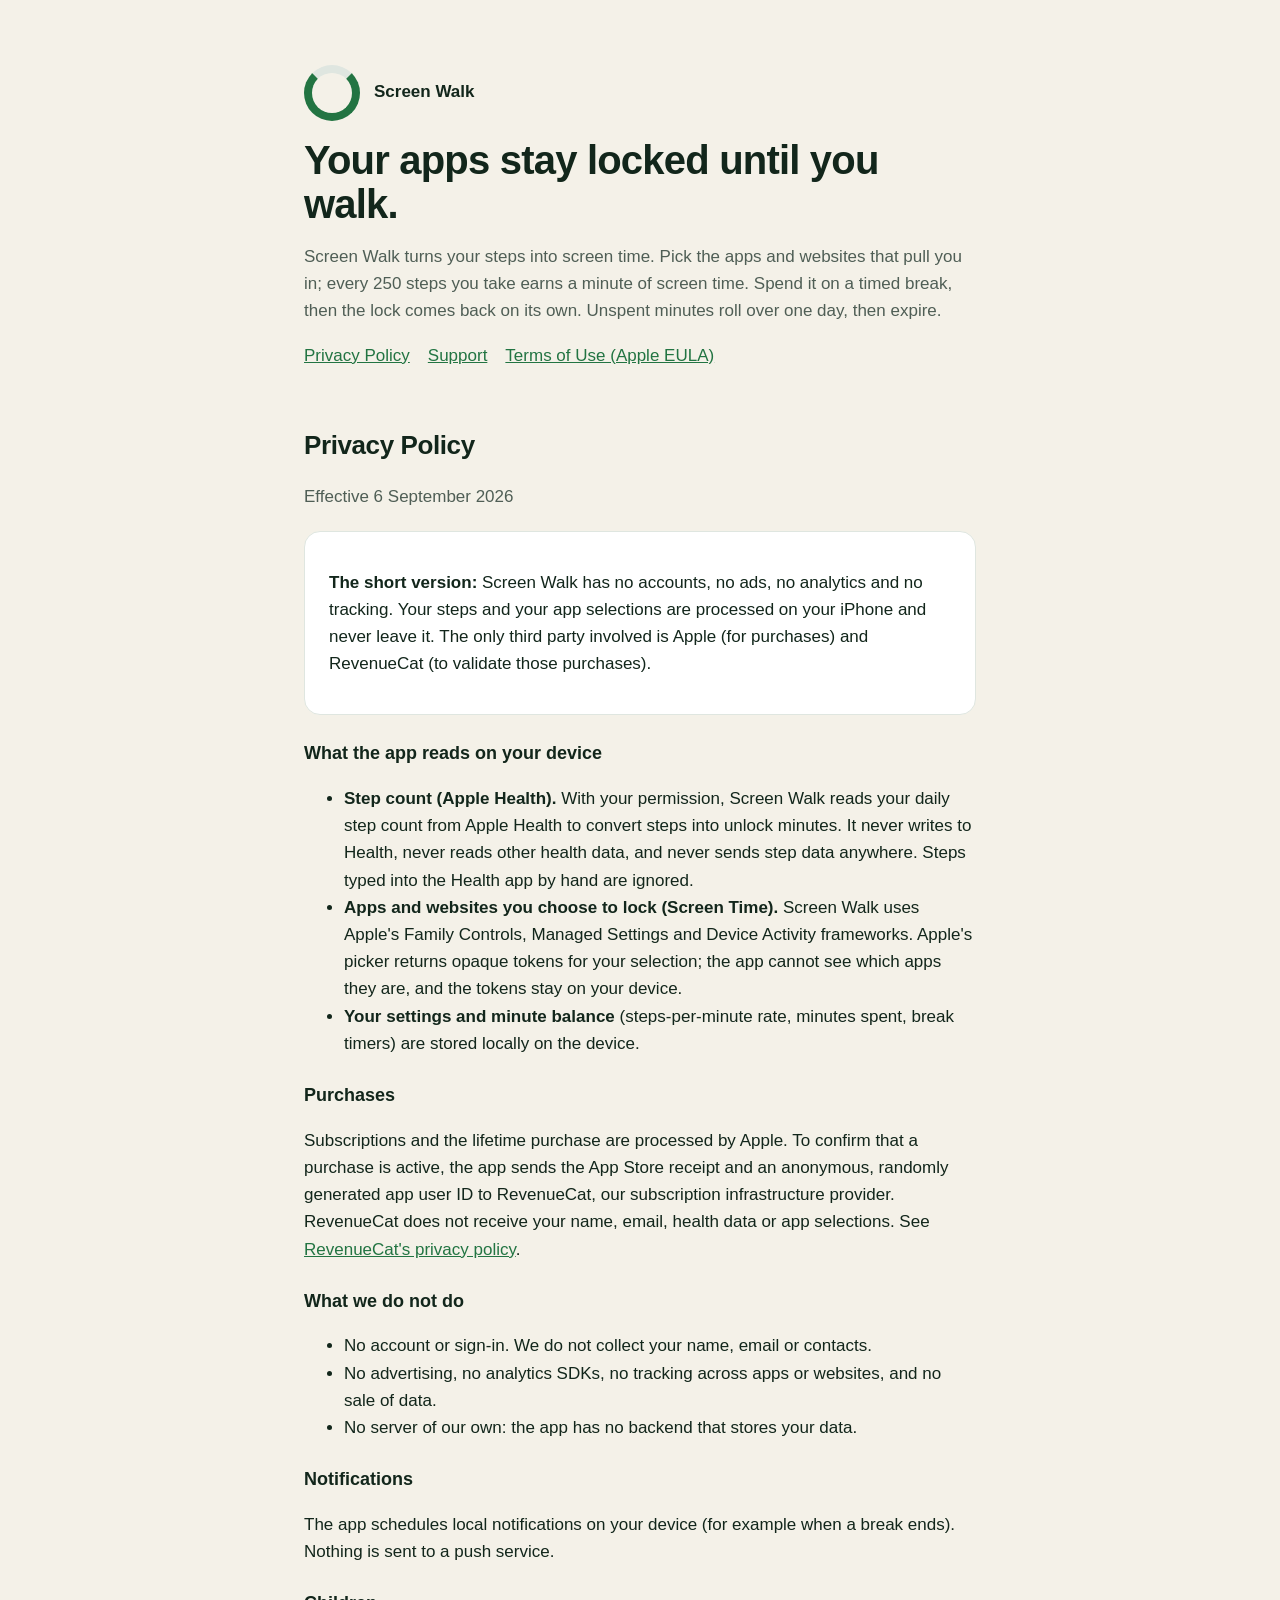
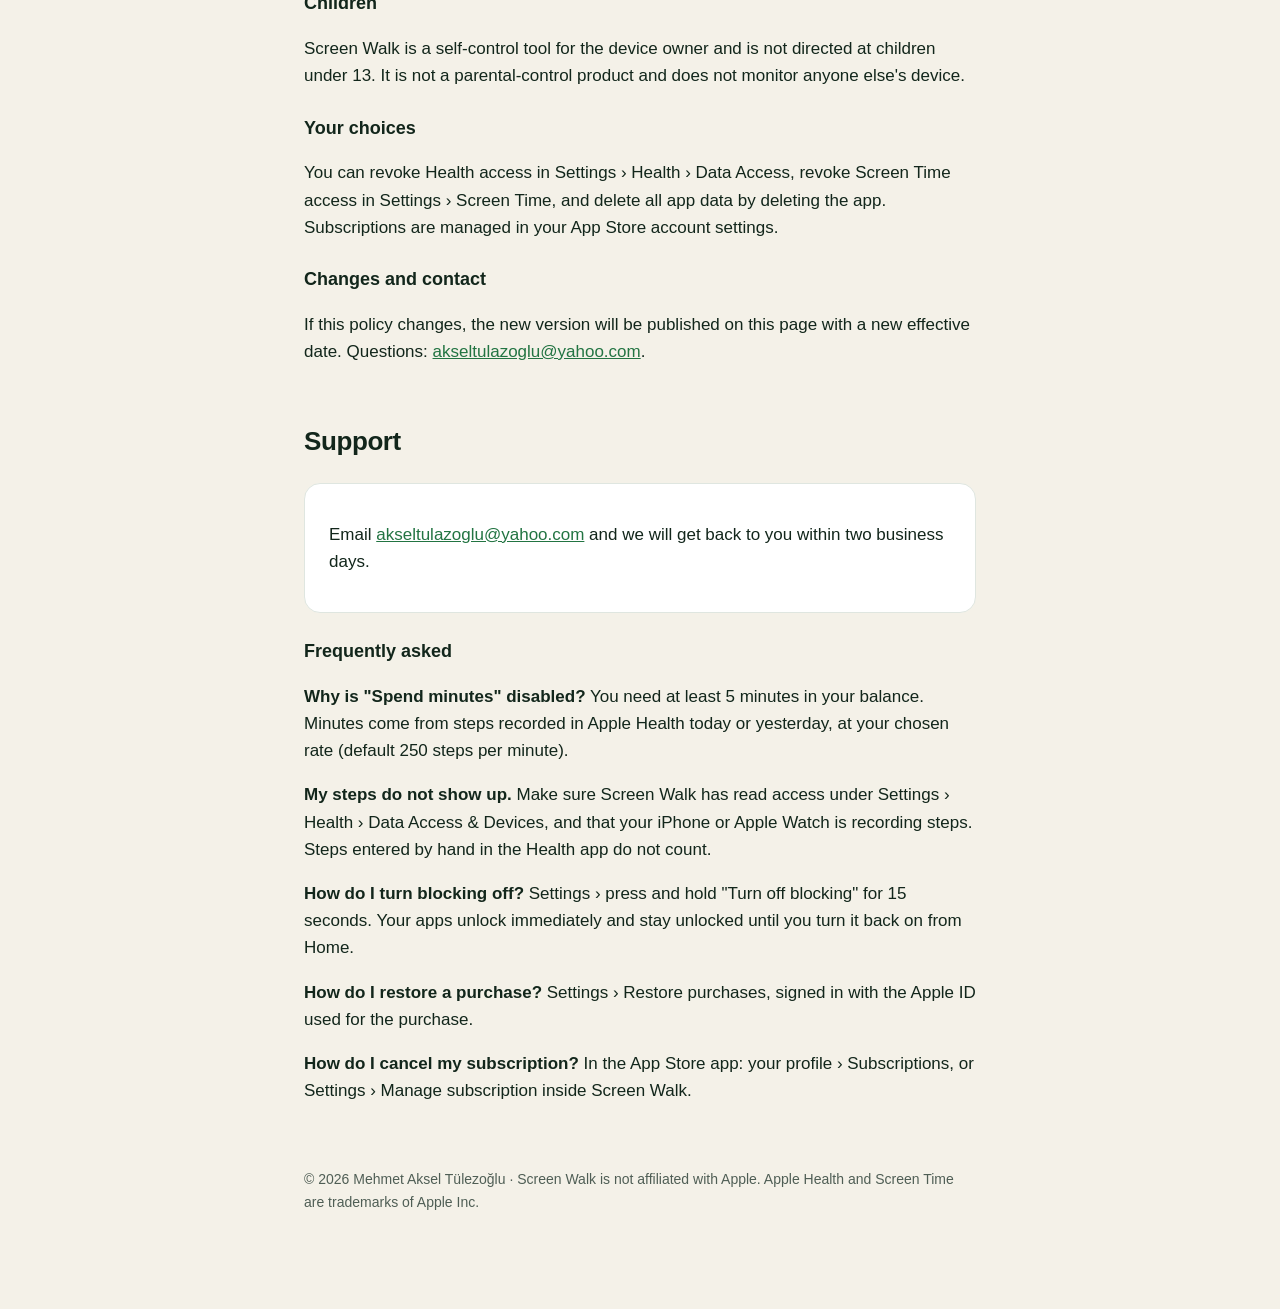
==== index.html @ e0429236 "Screen Walk site: privacy policy and support" ====
<!doctype html>
<html lang="en">
<head>
<meta charset="utf-8">
<meta name="viewport" content="width=device-width, initial-scale=1">
<title>Screen Walk — Walk to unlock your apps</title>
<meta name="description" content="Screen Walk locks your distracting apps and lets you earn screen time by walking. Privacy policy and support.">
<style>
  :root { color-scheme: light dark; --bg:#f4f1e8; --fg:#12261b; --muted:#4f5e55; --accent:#227442; --card:#ffffff; --border:#dfe6e0; }
  @media (prefers-color-scheme: dark) { :root { --bg:#0b1a12; --fg:#eef4ef; --muted:#a8b5ac; --accent:#5fd98a; --card:#12261b; --border:#1f3a2b; } }
  * { box-sizing: border-box; }
  body { margin:0; background:var(--bg); color:var(--fg); font: 17px/1.6 -apple-system, BlinkMacSystemFont, "Segoe UI", Roboto, Helvetica, Arial, sans-serif; }
  main { max-width: 720px; margin: 0 auto; padding: 48px 24px 96px; }
  h1 { font-size: 40px; line-height: 1.1; letter-spacing: -0.8px; margin: 0 0 8px; }
  h2 { font-size: 26px; letter-spacing: -0.4px; margin: 56px 0 12px; }
  h3 { font-size: 18px; margin: 24px 0 6px; }
  p, li { color: var(--fg); }
  .muted { color: var(--muted); }
  .card { background: var(--card); border: 1px solid var(--border); border-radius: 16px; padding: 20px 24px; margin: 20px 0; }
  a { color: var(--accent); }
  nav a { margin-right: 18px; }
  .ring { display:inline-block; width:56px; height:56px; border-radius:50%; border:8px solid var(--accent); border-top-color: var(--border); vertical-align: middle; margin-right: 14px; }
  footer { margin-top: 64px; font-size: 14px; color: var(--muted); }
</style>
</head>
<body>
<main>
  <p><span class="ring"></span><strong>Screen Walk</strong></p>
  <h1>Your apps stay locked until you walk.</h1>
  <p class="muted">Screen Walk turns your steps into screen time. Pick the apps and websites that pull you in; every 250 steps you take earns a minute of screen time. Spend it on a timed break, then the lock comes back on its own. Unspent minutes roll over one day, then expire.</p>
  <nav><a href="#privacy">Privacy Policy</a><a href="#support">Support</a><a href="https://www.apple.com/legal/internet-services/itunes/dev/stdeula/">Terms of Use (Apple EULA)</a></nav>

  <h2 id="privacy">Privacy Policy</h2>
  <p class="muted">Effective 6 September 2026</p>
  <div class="card">
    <p><strong>The short version:</strong> Screen Walk has no accounts, no ads, no analytics and no tracking. Your steps and your app selections are processed on your iPhone and never leave it. The only third party involved is Apple (for purchases) and RevenueCat (to validate those purchases).</p>
  </div>
  <h3>What the app reads on your device</h3>
  <ul>
    <li><strong>Step count (Apple Health).</strong> With your permission, Screen Walk reads your daily step count from Apple Health to convert steps into unlock minutes. It never writes to Health, never reads other health data, and never sends step data anywhere. Steps typed into the Health app by hand are ignored.</li>
    <li><strong>Apps and websites you choose to lock (Screen Time).</strong> Screen Walk uses Apple's Family Controls, Managed Settings and Device Activity frameworks. Apple's picker returns opaque tokens for your selection; the app cannot see which apps they are, and the tokens stay on your device.</li>
    <li><strong>Your settings and minute balance</strong> (steps-per-minute rate, minutes spent, break timers) are stored locally on the device.</li>
  </ul>
  <h3>Purchases</h3>
  <p>Subscriptions and the lifetime purchase are processed by Apple. To confirm that a purchase is active, the app sends the App Store receipt and an anonymous, randomly generated app user ID to RevenueCat, our subscription infrastructure provider. RevenueCat does not receive your name, email, health data or app selections. See <a href="https://www.revenuecat.com/privacy">RevenueCat's privacy policy</a>.</p>
  <h3>What we do not do</h3>
  <ul>
    <li>No account or sign-in. We do not collect your name, email or contacts.</li>
    <li>No advertising, no analytics SDKs, no tracking across apps or websites, and no sale of data.</li>
    <li>No server of our own: the app has no backend that stores your data.</li>
  </ul>
  <h3>Notifications</h3>
  <p>The app schedules local notifications on your device (for example when a break ends). Nothing is sent to a push service.</p>
  <h3>Children</h3>
  <p>Screen Walk is a self-control tool for the device owner and is not directed at children under 13. It is not a parental-control product and does not monitor anyone else's device.</p>
  <h3>Your choices</h3>
  <p>You can revoke Health access in Settings › Health › Data Access, revoke Screen Time access in Settings › Screen Time, and delete all app data by deleting the app. Subscriptions are managed in your App Store account settings.</p>
  <h3>Changes and contact</h3>
  <p>If this policy changes, the new version will be published on this page with a new effective date. Questions: <a href="mailto:akseltulazoglu@yahoo.com">akseltulazoglu@yahoo.com</a>.</p>

  <h2 id="support">Support</h2>
  <div class="card">
    <p>Email <a href="mailto:akseltulazoglu@yahoo.com">akseltulazoglu@yahoo.com</a> and we will get back to you within two business days.</p>
  </div>
  <h3>Frequently asked</h3>
  <p><strong>Why is "Spend minutes" disabled?</strong> You need at least 5 minutes in your balance. Minutes come from steps recorded in Apple Health today or yesterday, at your chosen rate (default 250 steps per minute).</p>
  <p><strong>My steps do not show up.</strong> Make sure Screen Walk has read access under Settings › Health › Data Access & Devices, and that your iPhone or Apple Watch is recording steps. Steps entered by hand in the Health app do not count.</p>
  <p><strong>How do I turn blocking off?</strong> Settings › press and hold "Turn off blocking" for 15 seconds. Your apps unlock immediately and stay unlocked until you turn it back on from Home.</p>
  <p><strong>How do I restore a purchase?</strong> Settings › Restore purchases, signed in with the Apple ID used for the purchase.</p>
  <p><strong>How do I cancel my subscription?</strong> In the App Store app: your profile › Subscriptions, or Settings › Manage subscription inside Screen Walk.</p>
  <footer>© 2026 Mehmet Aksel Tülezoğlu · Screen Walk is not affiliated with Apple. Apple Health and Screen Time are trademarks of Apple Inc.</footer>
</main>
</body>
</html>
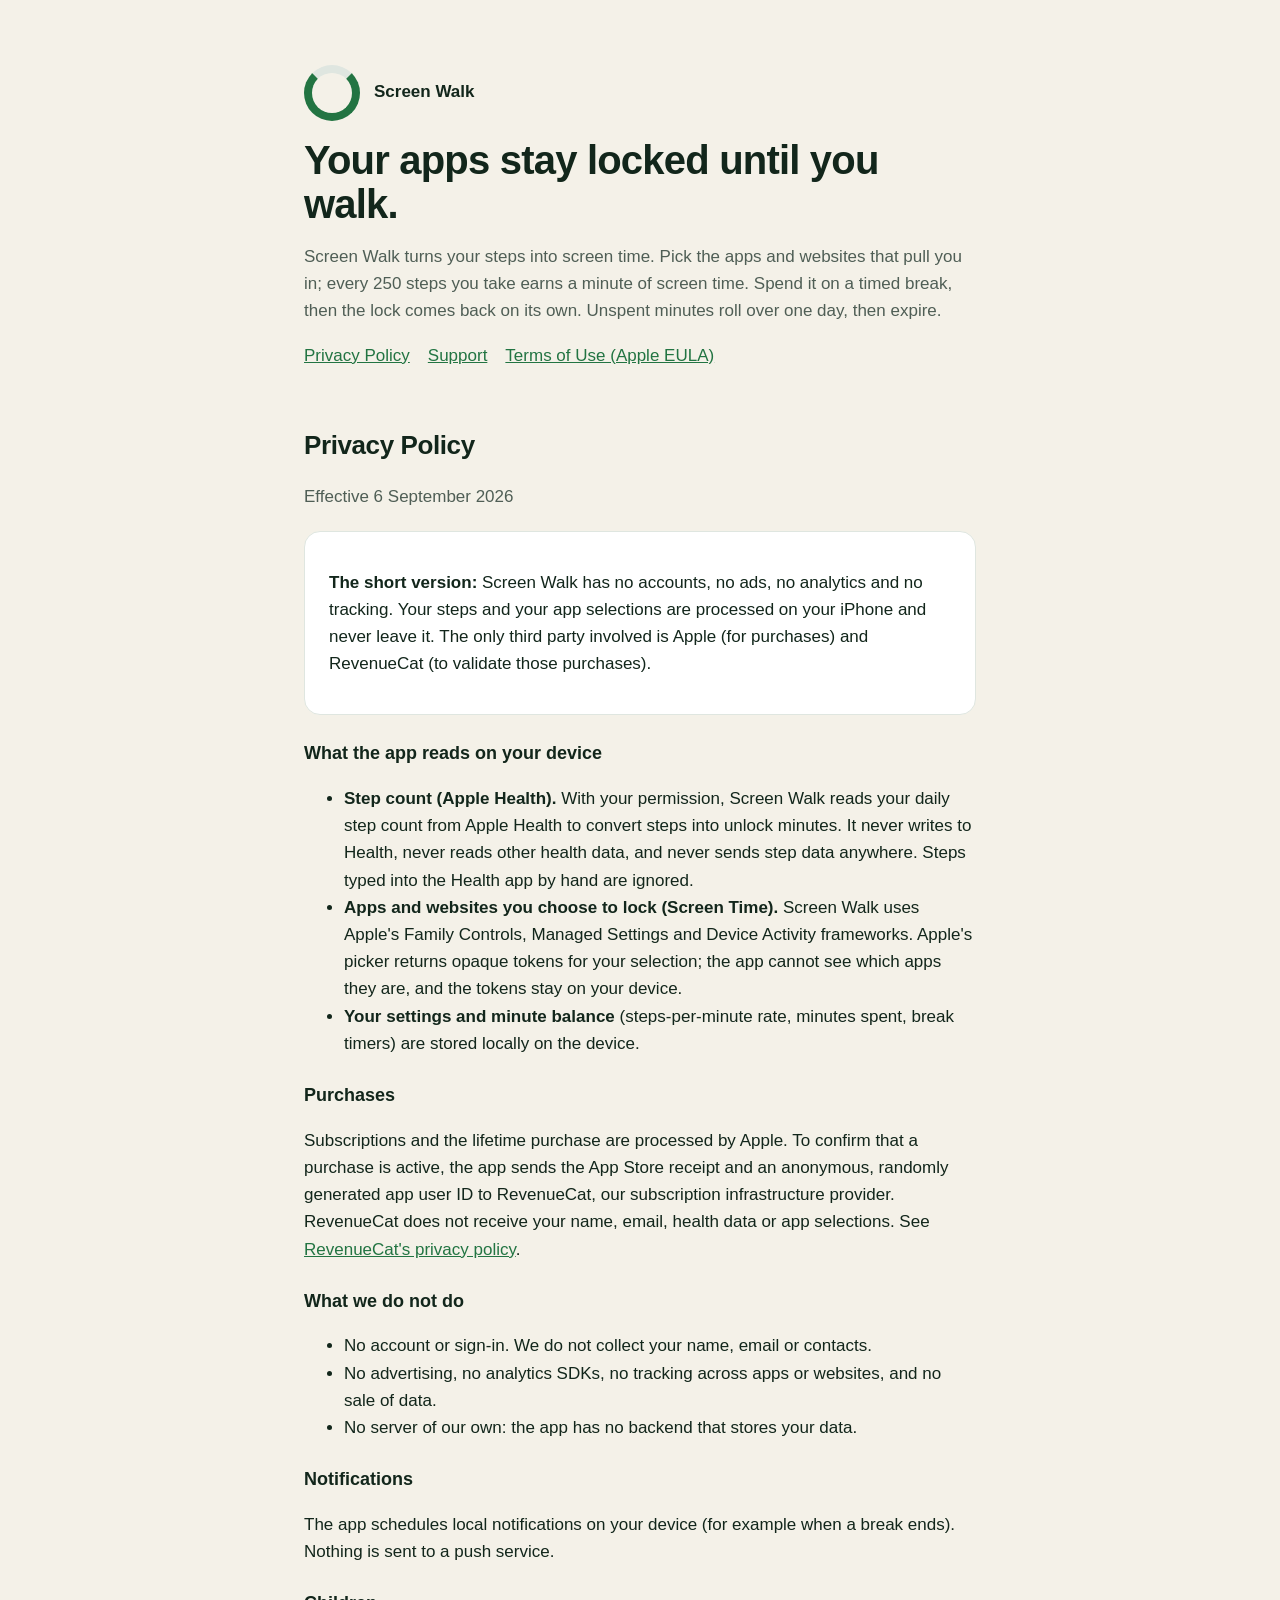
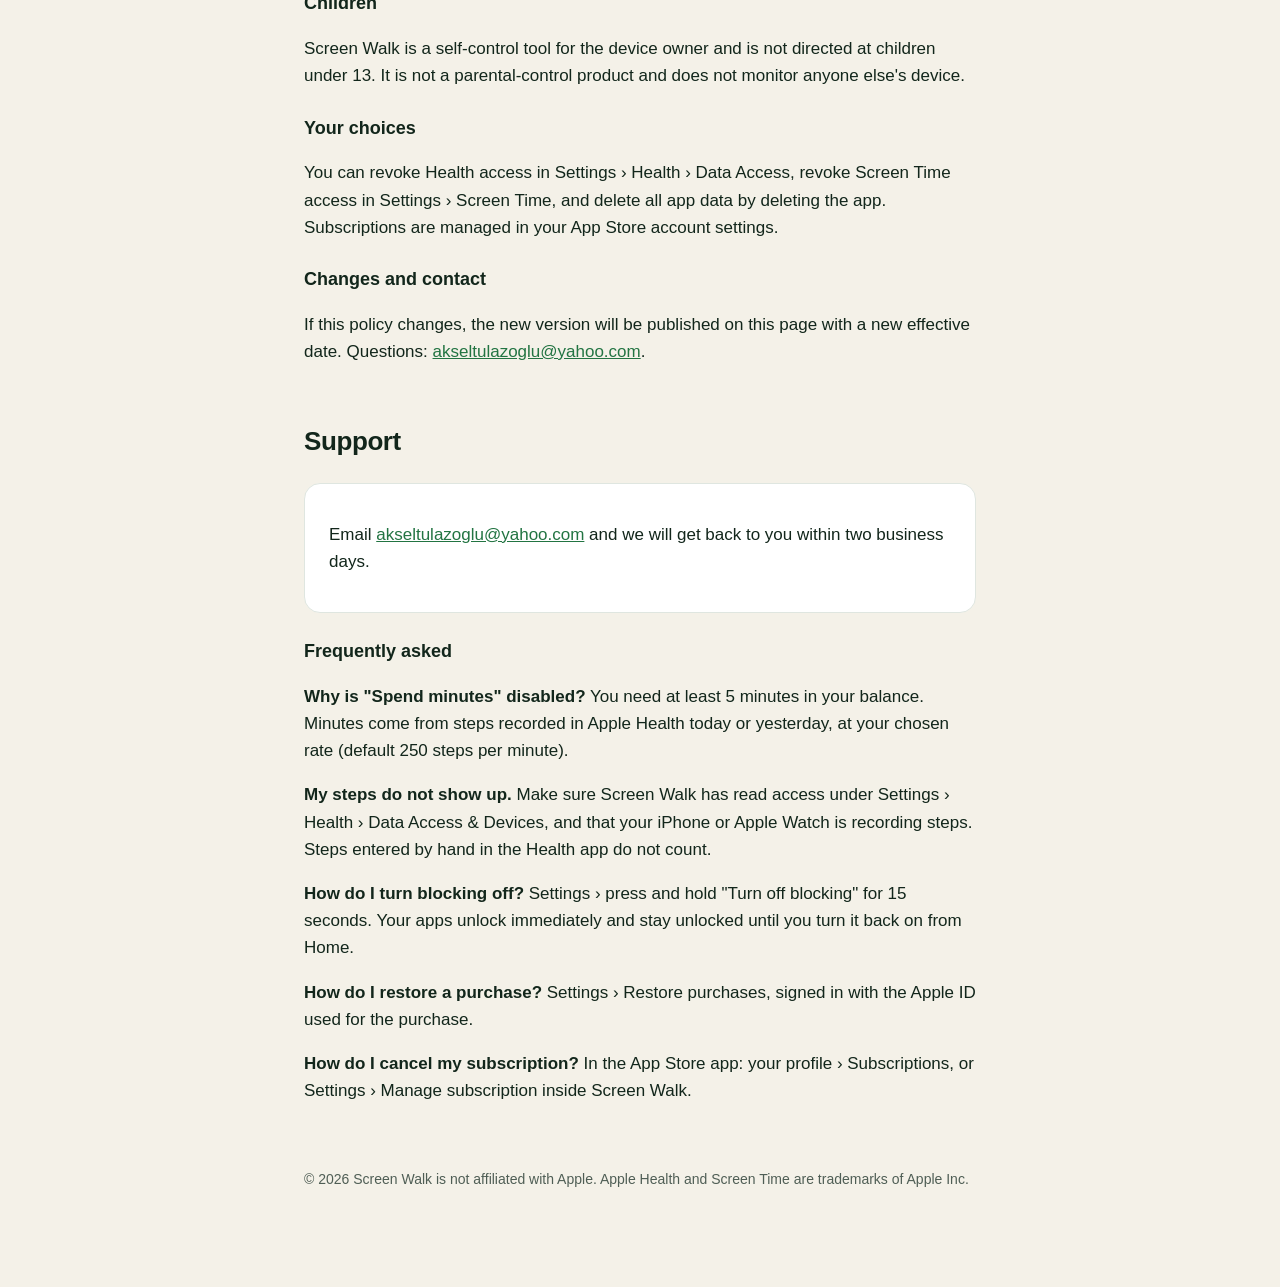
==== commit 3581ff93: "Site under the Screen Walk org" ====
--- a/index.html
+++ b/index.html
@@ -68,7 +68,7 @@
   <p><strong>How do I turn blocking off?</strong> Settings › press and hold "Turn off blocking" for 15 seconds. Your apps unlock immediately and stay unlocked until you turn it back on from Home.</p>
   <p><strong>How do I restore a purchase?</strong> Settings › Restore purchases, signed in with the Apple ID used for the purchase.</p>
   <p><strong>How do I cancel my subscription?</strong> In the App Store app: your profile › Subscriptions, or Settings › Manage subscription inside Screen Walk.</p>
-  <footer>© 2026 Mehmet Aksel Tülezoğlu · Screen Walk is not affiliated with Apple. Apple Health and Screen Time are trademarks of Apple Inc.</footer>
+  <footer>© 2026 Screen Walk is not affiliated with Apple. Apple Health and Screen Time are trademarks of Apple Inc.</footer>
 </main>
 </body>
 </html>
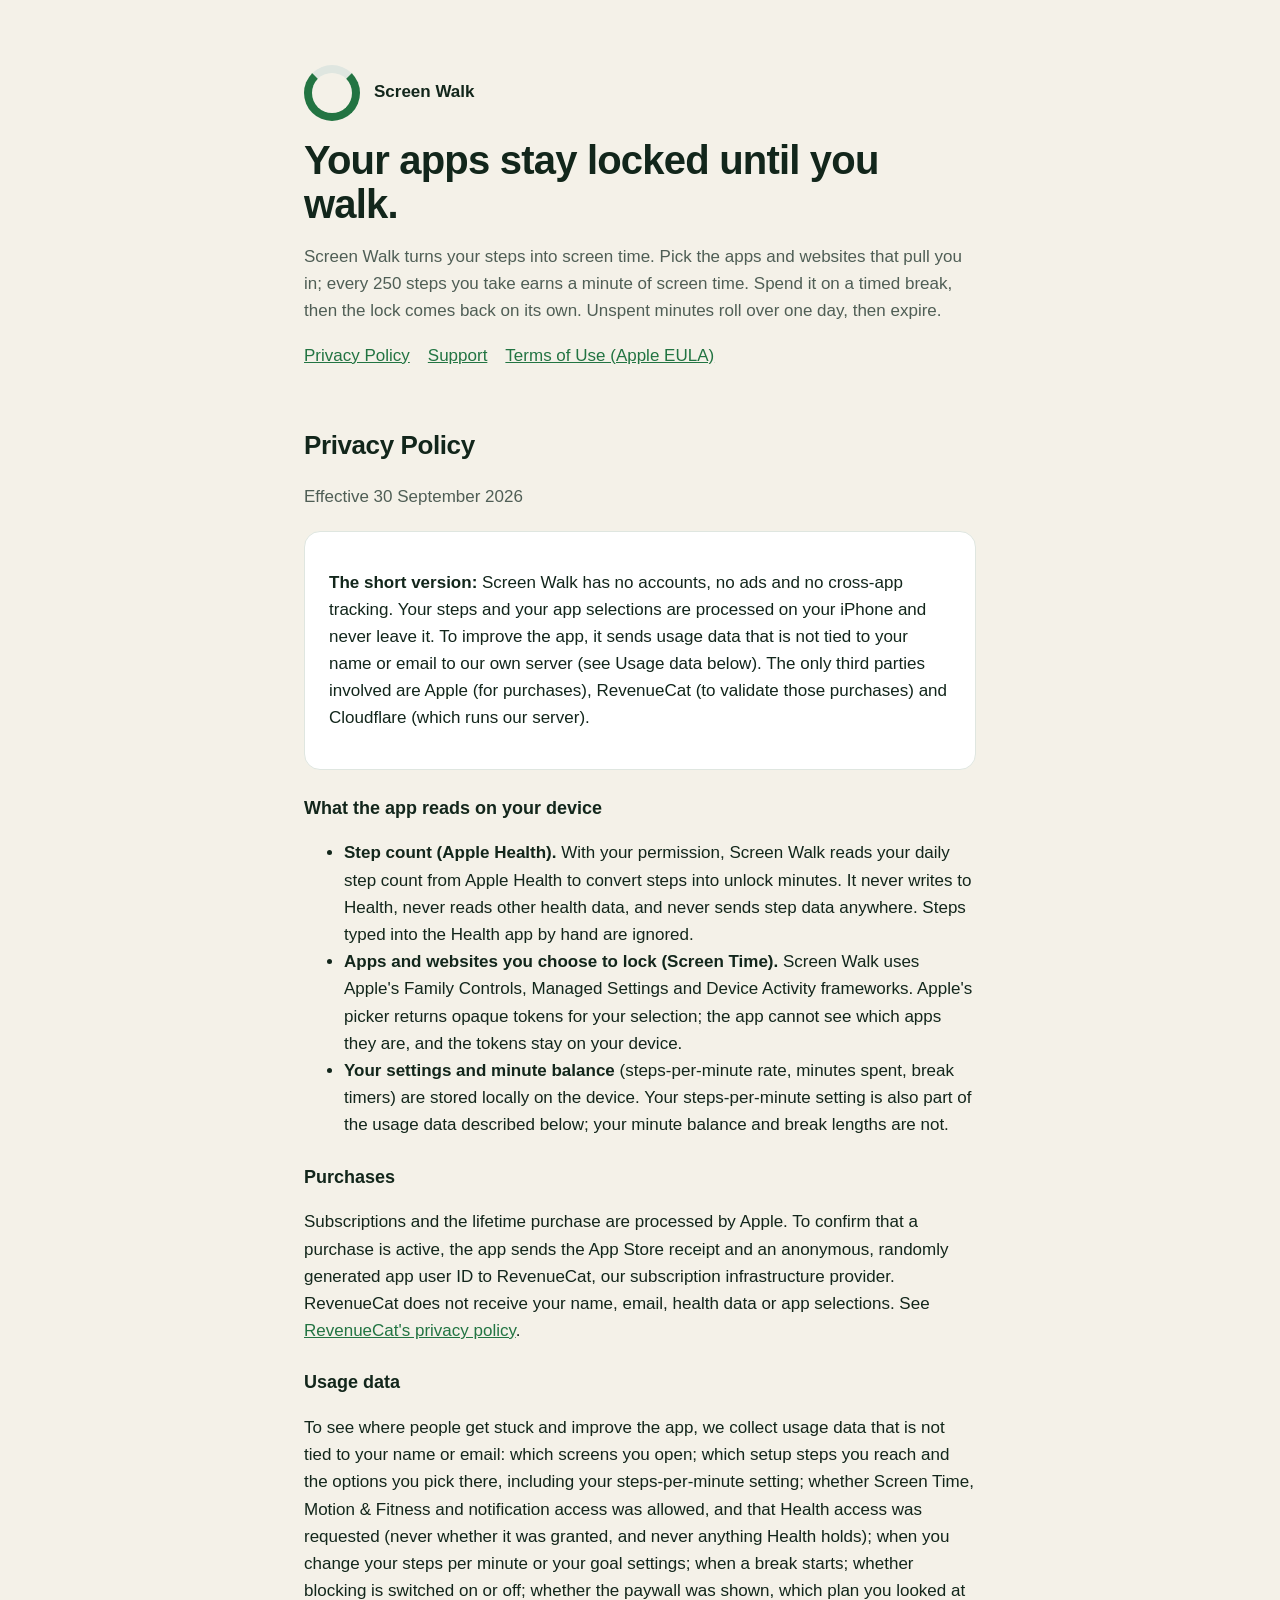
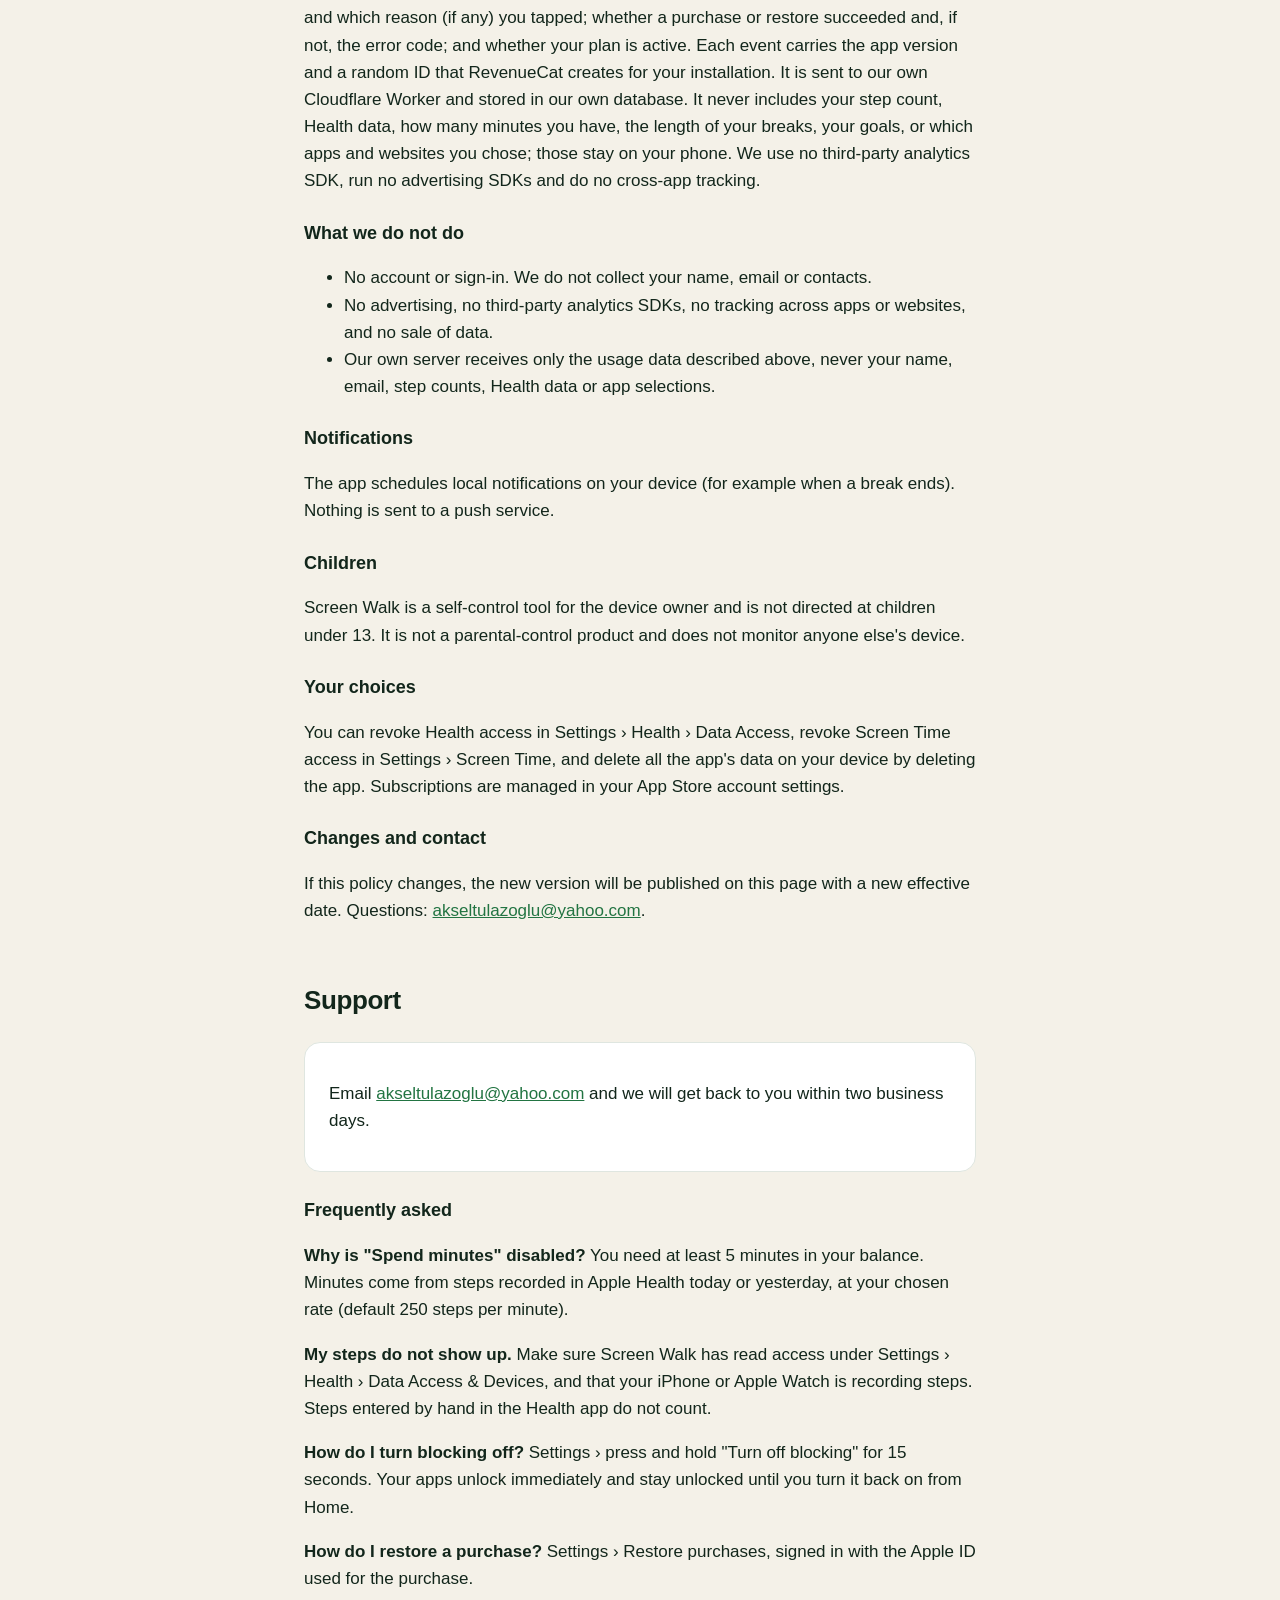
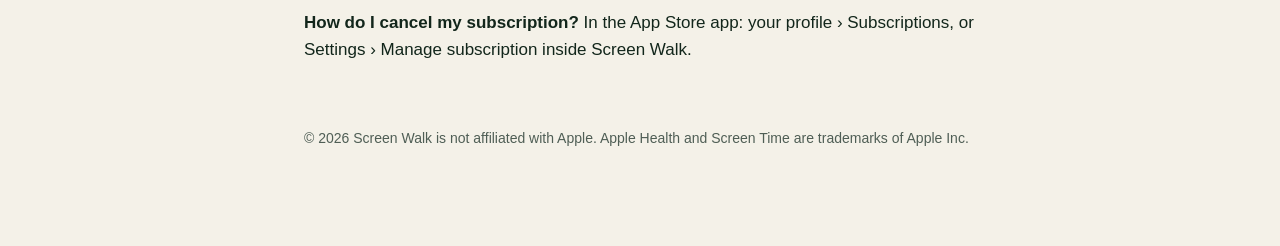
==== commit c5465b79: "Privacy policy: usage data section" ====
--- a/index.html
+++ b/index.html
@@ -31,30 +31,32 @@
   <nav><a href="#privacy">Privacy Policy</a><a href="#support">Support</a><a href="https://www.apple.com/legal/internet-services/itunes/dev/stdeula/">Terms of Use (Apple EULA)</a></nav>
 
   <h2 id="privacy">Privacy Policy</h2>
-  <p class="muted">Effective 6 September 2026</p>
+  <p class="muted">Effective 30 September 2026</p>
   <div class="card">
-    <p><strong>The short version:</strong> Screen Walk has no accounts, no ads, no analytics and no tracking. Your steps and your app selections are processed on your iPhone and never leave it. The only third party involved is Apple (for purchases) and RevenueCat (to validate those purchases).</p>
+    <p><strong>The short version:</strong> Screen Walk has no accounts, no ads and no cross-app tracking. Your steps and your app selections are processed on your iPhone and never leave it. To improve the app, it sends usage data that is not tied to your name or email to our own server (see Usage data below). The only third parties involved are Apple (for purchases), RevenueCat (to validate those purchases) and Cloudflare (which runs our server).</p>
   </div>
   <h3>What the app reads on your device</h3>
   <ul>
     <li><strong>Step count (Apple Health).</strong> With your permission, Screen Walk reads your daily step count from Apple Health to convert steps into unlock minutes. It never writes to Health, never reads other health data, and never sends step data anywhere. Steps typed into the Health app by hand are ignored.</li>
     <li><strong>Apps and websites you choose to lock (Screen Time).</strong> Screen Walk uses Apple's Family Controls, Managed Settings and Device Activity frameworks. Apple's picker returns opaque tokens for your selection; the app cannot see which apps they are, and the tokens stay on your device.</li>
-    <li><strong>Your settings and minute balance</strong> (steps-per-minute rate, minutes spent, break timers) are stored locally on the device.</li>
+    <li><strong>Your settings and minute balance</strong> (steps-per-minute rate, minutes spent, break timers) are stored locally on the device. Your steps-per-minute setting is also part of the usage data described below; your minute balance and break lengths are not.</li>
   </ul>
   <h3>Purchases</h3>
   <p>Subscriptions and the lifetime purchase are processed by Apple. To confirm that a purchase is active, the app sends the App Store receipt and an anonymous, randomly generated app user ID to RevenueCat, our subscription infrastructure provider. RevenueCat does not receive your name, email, health data or app selections. See <a href="https://www.revenuecat.com/privacy">RevenueCat's privacy policy</a>.</p>
+  <h3>Usage data</h3>
+  <p>To see where people get stuck and improve the app, we collect usage data that is not tied to your name or email: which screens you open; which setup steps you reach and the options you pick there, including your steps-per-minute setting; whether Screen Time, Motion &amp; Fitness and notification access was allowed, and that Health access was requested (never whether it was granted, and never anything Health holds); when you change your steps per minute or your goal settings; when a break starts; whether blocking is switched on or off; whether the paywall was shown, which plan you looked at and which reason (if any) you tapped; whether a purchase or restore succeeded and, if not, the error code; and whether your plan is active. Each event carries the app version and a random ID that RevenueCat creates for your installation. It is sent to our own Cloudflare Worker and stored in our own database. It never includes your step count, Health data, how many minutes you have, the length of your breaks, your goals, or which apps and websites you chose; those stay on your phone. We use no third-party analytics SDK, run no advertising SDKs and do no cross-app tracking.</p>
   <h3>What we do not do</h3>
   <ul>
     <li>No account or sign-in. We do not collect your name, email or contacts.</li>
-    <li>No advertising, no analytics SDKs, no tracking across apps or websites, and no sale of data.</li>
-    <li>No server of our own: the app has no backend that stores your data.</li>
+    <li>No advertising, no third-party analytics SDKs, no tracking across apps or websites, and no sale of data.</li>
+    <li>Our own server receives only the usage data described above, never your name, email, step counts, Health data or app selections.</li>
   </ul>
   <h3>Notifications</h3>
   <p>The app schedules local notifications on your device (for example when a break ends). Nothing is sent to a push service.</p>
   <h3>Children</h3>
   <p>Screen Walk is a self-control tool for the device owner and is not directed at children under 13. It is not a parental-control product and does not monitor anyone else's device.</p>
   <h3>Your choices</h3>
-  <p>You can revoke Health access in Settings › Health › Data Access, revoke Screen Time access in Settings › Screen Time, and delete all app data by deleting the app. Subscriptions are managed in your App Store account settings.</p>
+  <p>You can revoke Health access in Settings › Health › Data Access, revoke Screen Time access in Settings › Screen Time, and delete all the app's data on your device by deleting the app. Subscriptions are managed in your App Store account settings.</p>
   <h3>Changes and contact</h3>
   <p>If this policy changes, the new version will be published on this page with a new effective date. Questions: <a href="mailto:akseltulazoglu@yahoo.com">akseltulazoglu@yahoo.com</a>.</p>
 
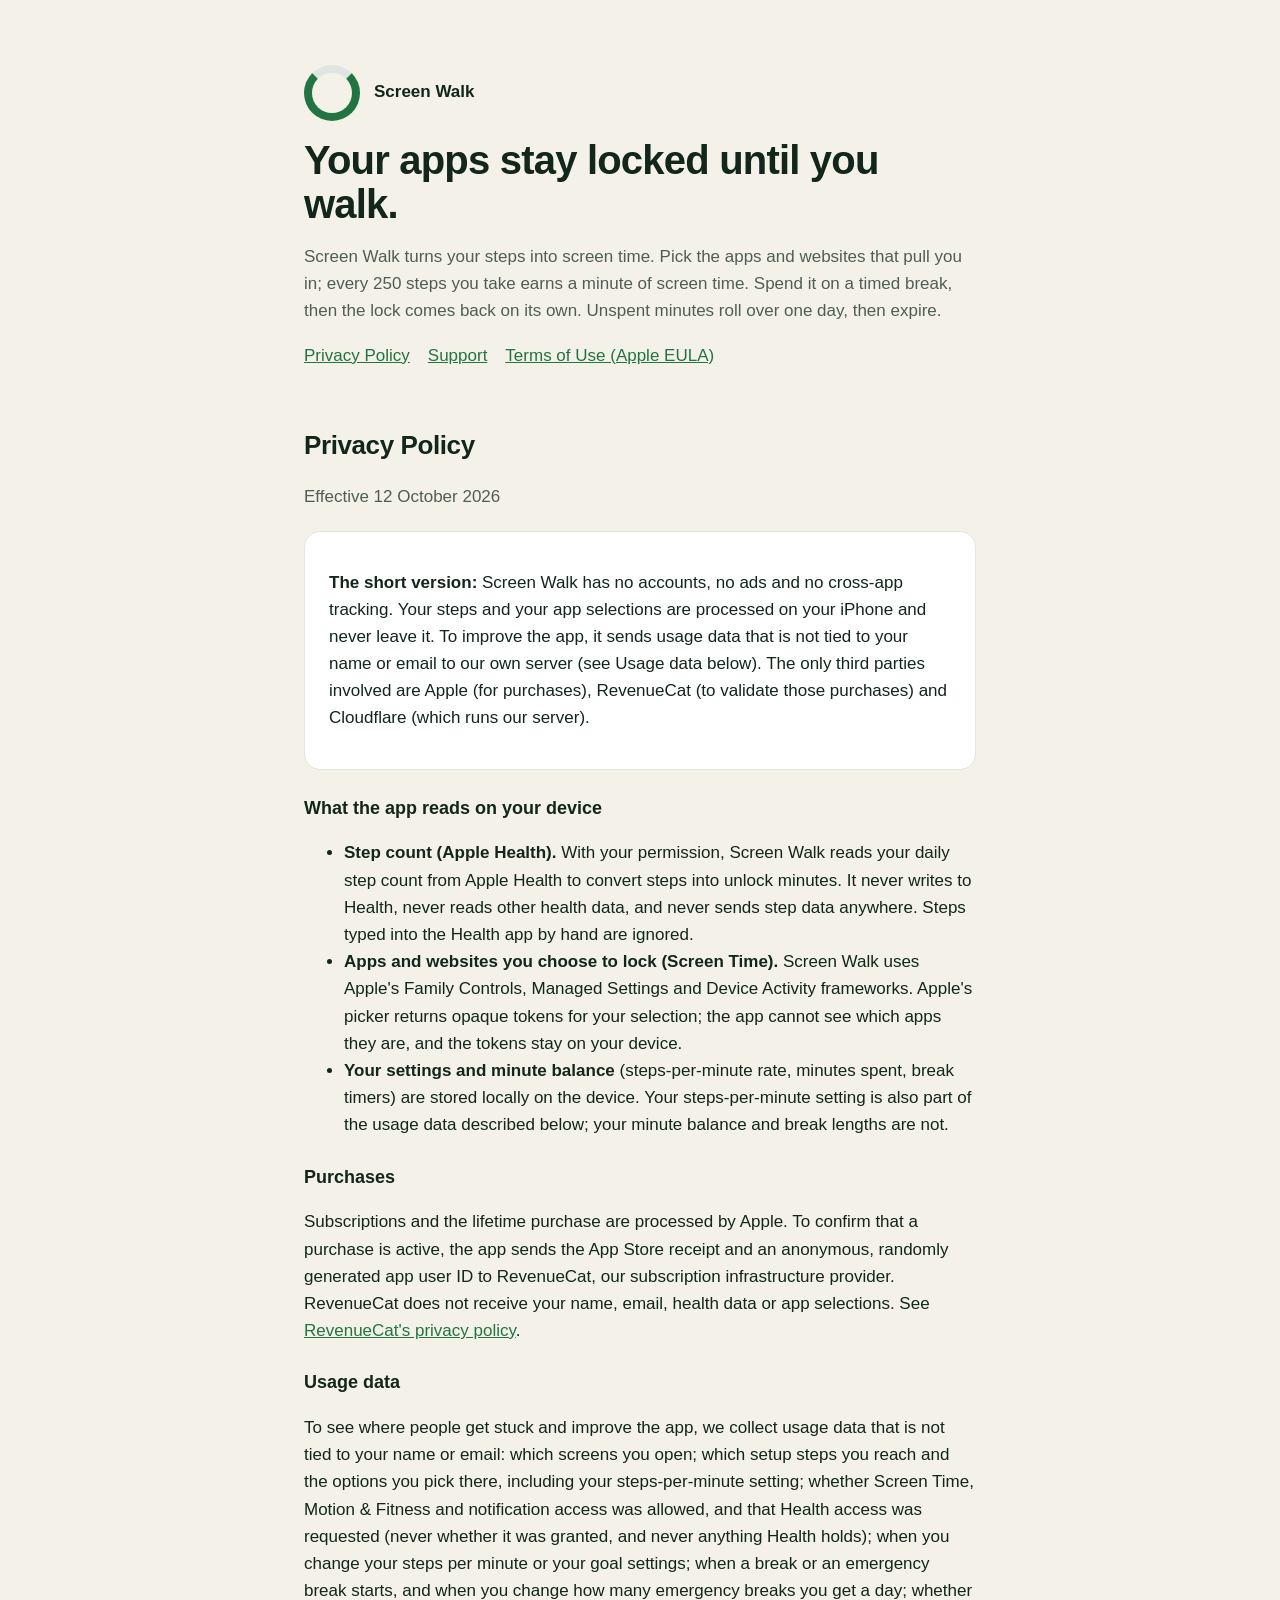
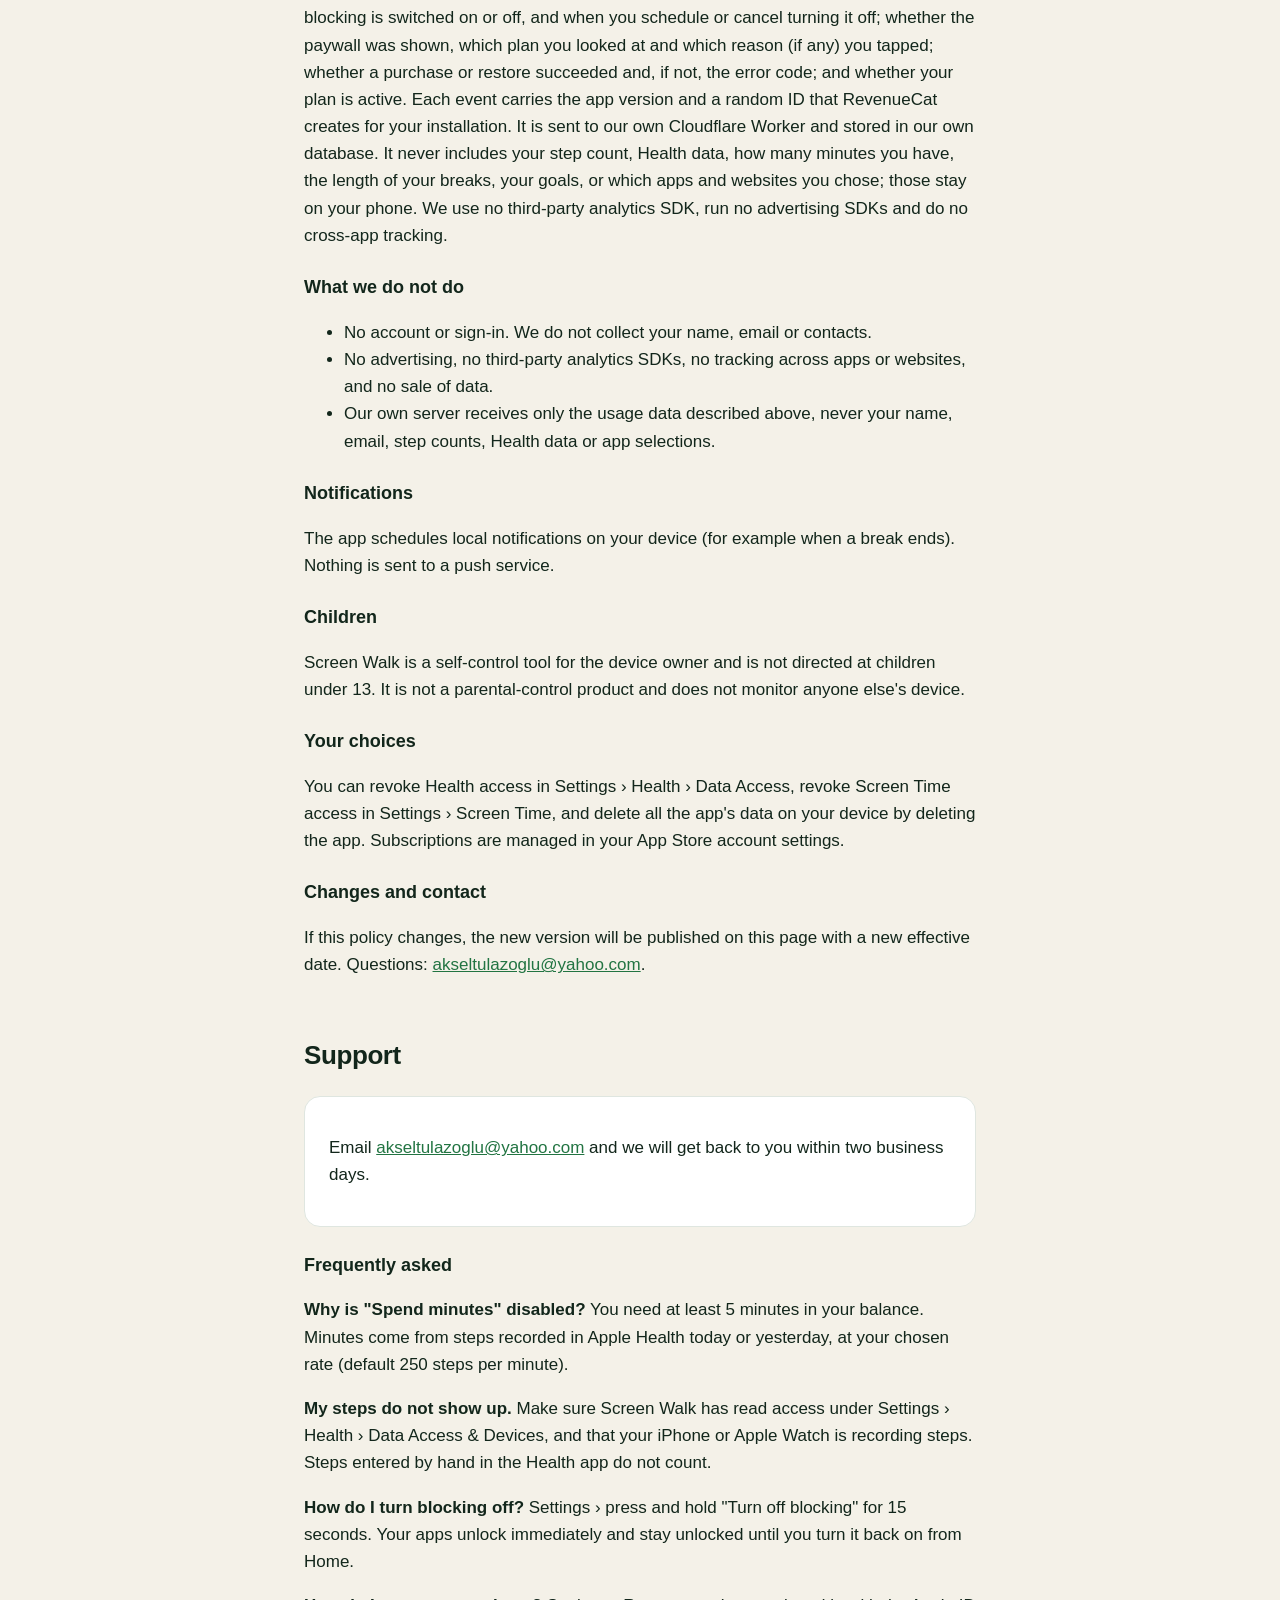
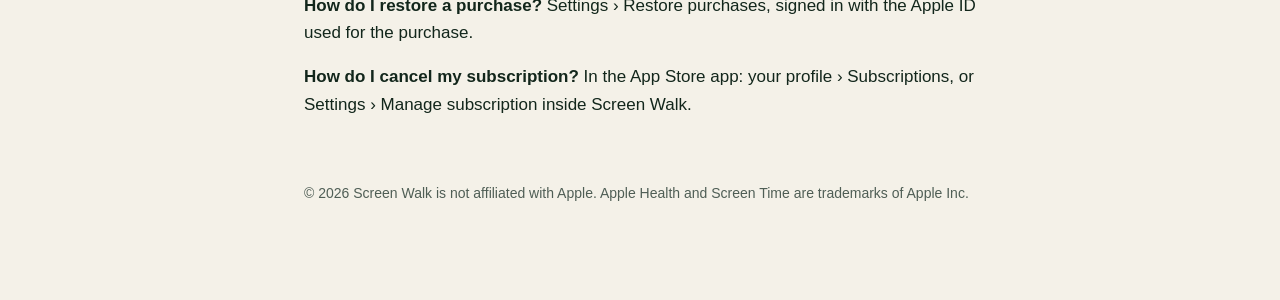
==== commit 4ff842cb: "Privacy: usage data now names emergency breaks and the scheduled turn-off (Screen Walk 1.2.0)" ====
--- a/index.html
+++ b/index.html
@@ -31,7 +31,7 @@
   <nav><a href="#privacy">Privacy Policy</a><a href="#support">Support</a><a href="https://www.apple.com/legal/internet-services/itunes/dev/stdeula/">Terms of Use (Apple EULA)</a></nav>
 
   <h2 id="privacy">Privacy Policy</h2>
-  <p class="muted">Effective 30 September 2026</p>
+  <p class="muted">Effective 12 October 2026</p>
   <div class="card">
     <p><strong>The short version:</strong> Screen Walk has no accounts, no ads and no cross-app tracking. Your steps and your app selections are processed on your iPhone and never leave it. To improve the app, it sends usage data that is not tied to your name or email to our own server (see Usage data below). The only third parties involved are Apple (for purchases), RevenueCat (to validate those purchases) and Cloudflare (which runs our server).</p>
   </div>
@@ -44,7 +44,7 @@
   <h3>Purchases</h3>
   <p>Subscriptions and the lifetime purchase are processed by Apple. To confirm that a purchase is active, the app sends the App Store receipt and an anonymous, randomly generated app user ID to RevenueCat, our subscription infrastructure provider. RevenueCat does not receive your name, email, health data or app selections. See <a href="https://www.revenuecat.com/privacy">RevenueCat's privacy policy</a>.</p>
   <h3>Usage data</h3>
-  <p>To see where people get stuck and improve the app, we collect usage data that is not tied to your name or email: which screens you open; which setup steps you reach and the options you pick there, including your steps-per-minute setting; whether Screen Time, Motion &amp; Fitness and notification access was allowed, and that Health access was requested (never whether it was granted, and never anything Health holds); when you change your steps per minute or your goal settings; when a break starts; whether blocking is switched on or off; whether the paywall was shown, which plan you looked at and which reason (if any) you tapped; whether a purchase or restore succeeded and, if not, the error code; and whether your plan is active. Each event carries the app version and a random ID that RevenueCat creates for your installation. It is sent to our own Cloudflare Worker and stored in our own database. It never includes your step count, Health data, how many minutes you have, the length of your breaks, your goals, or which apps and websites you chose; those stay on your phone. We use no third-party analytics SDK, run no advertising SDKs and do no cross-app tracking.</p>
+  <p>To see where people get stuck and improve the app, we collect usage data that is not tied to your name or email: which screens you open; which setup steps you reach and the options you pick there, including your steps-per-minute setting; whether Screen Time, Motion &amp; Fitness and notification access was allowed, and that Health access was requested (never whether it was granted, and never anything Health holds); when you change your steps per minute or your goal settings; when a break or an emergency break starts, and when you change how many emergency breaks you get a day; whether blocking is switched on or off, and when you schedule or cancel turning it off; whether the paywall was shown, which plan you looked at and which reason (if any) you tapped; whether a purchase or restore succeeded and, if not, the error code; and whether your plan is active. Each event carries the app version and a random ID that RevenueCat creates for your installation. It is sent to our own Cloudflare Worker and stored in our own database. It never includes your step count, Health data, how many minutes you have, the length of your breaks, your goals, or which apps and websites you chose; those stay on your phone. We use no third-party analytics SDK, run no advertising SDKs and do no cross-app tracking.</p>
   <h3>What we do not do</h3>
   <ul>
     <li>No account or sign-in. We do not collect your name, email or contacts.</li>
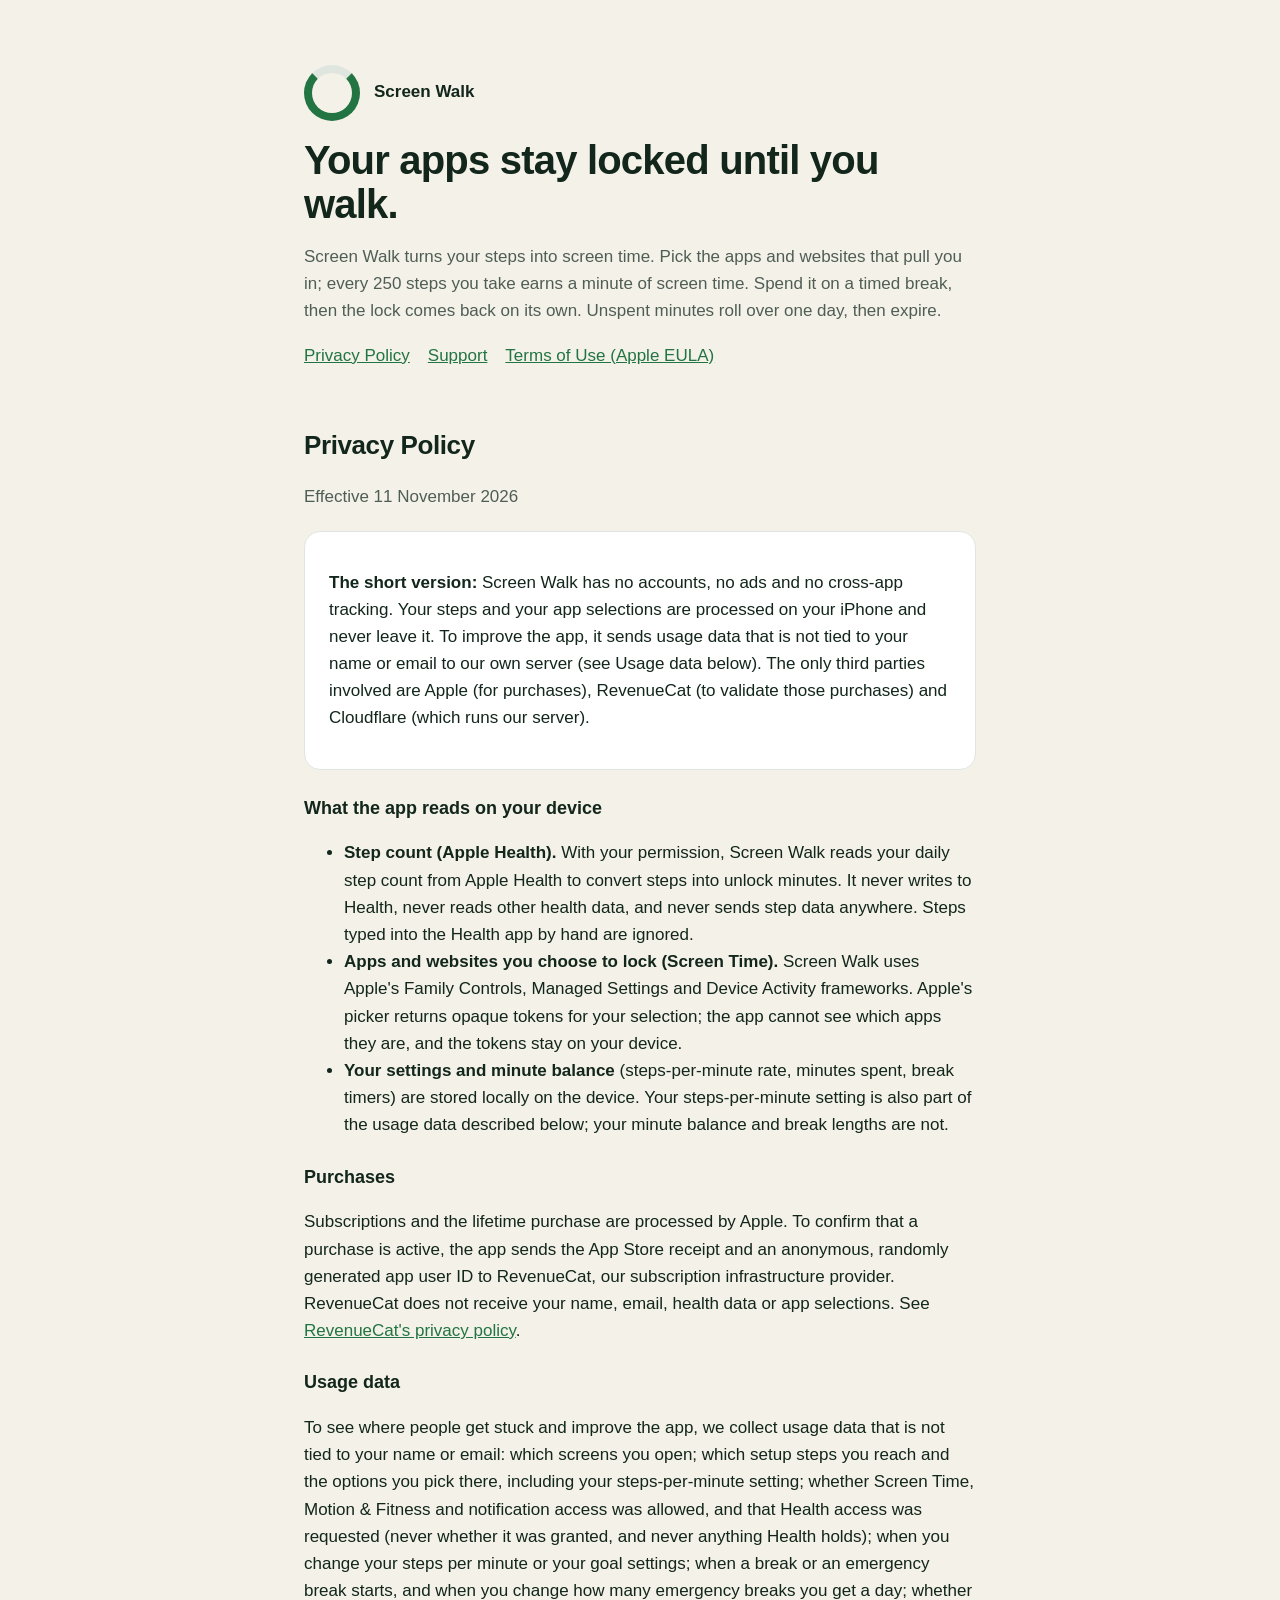
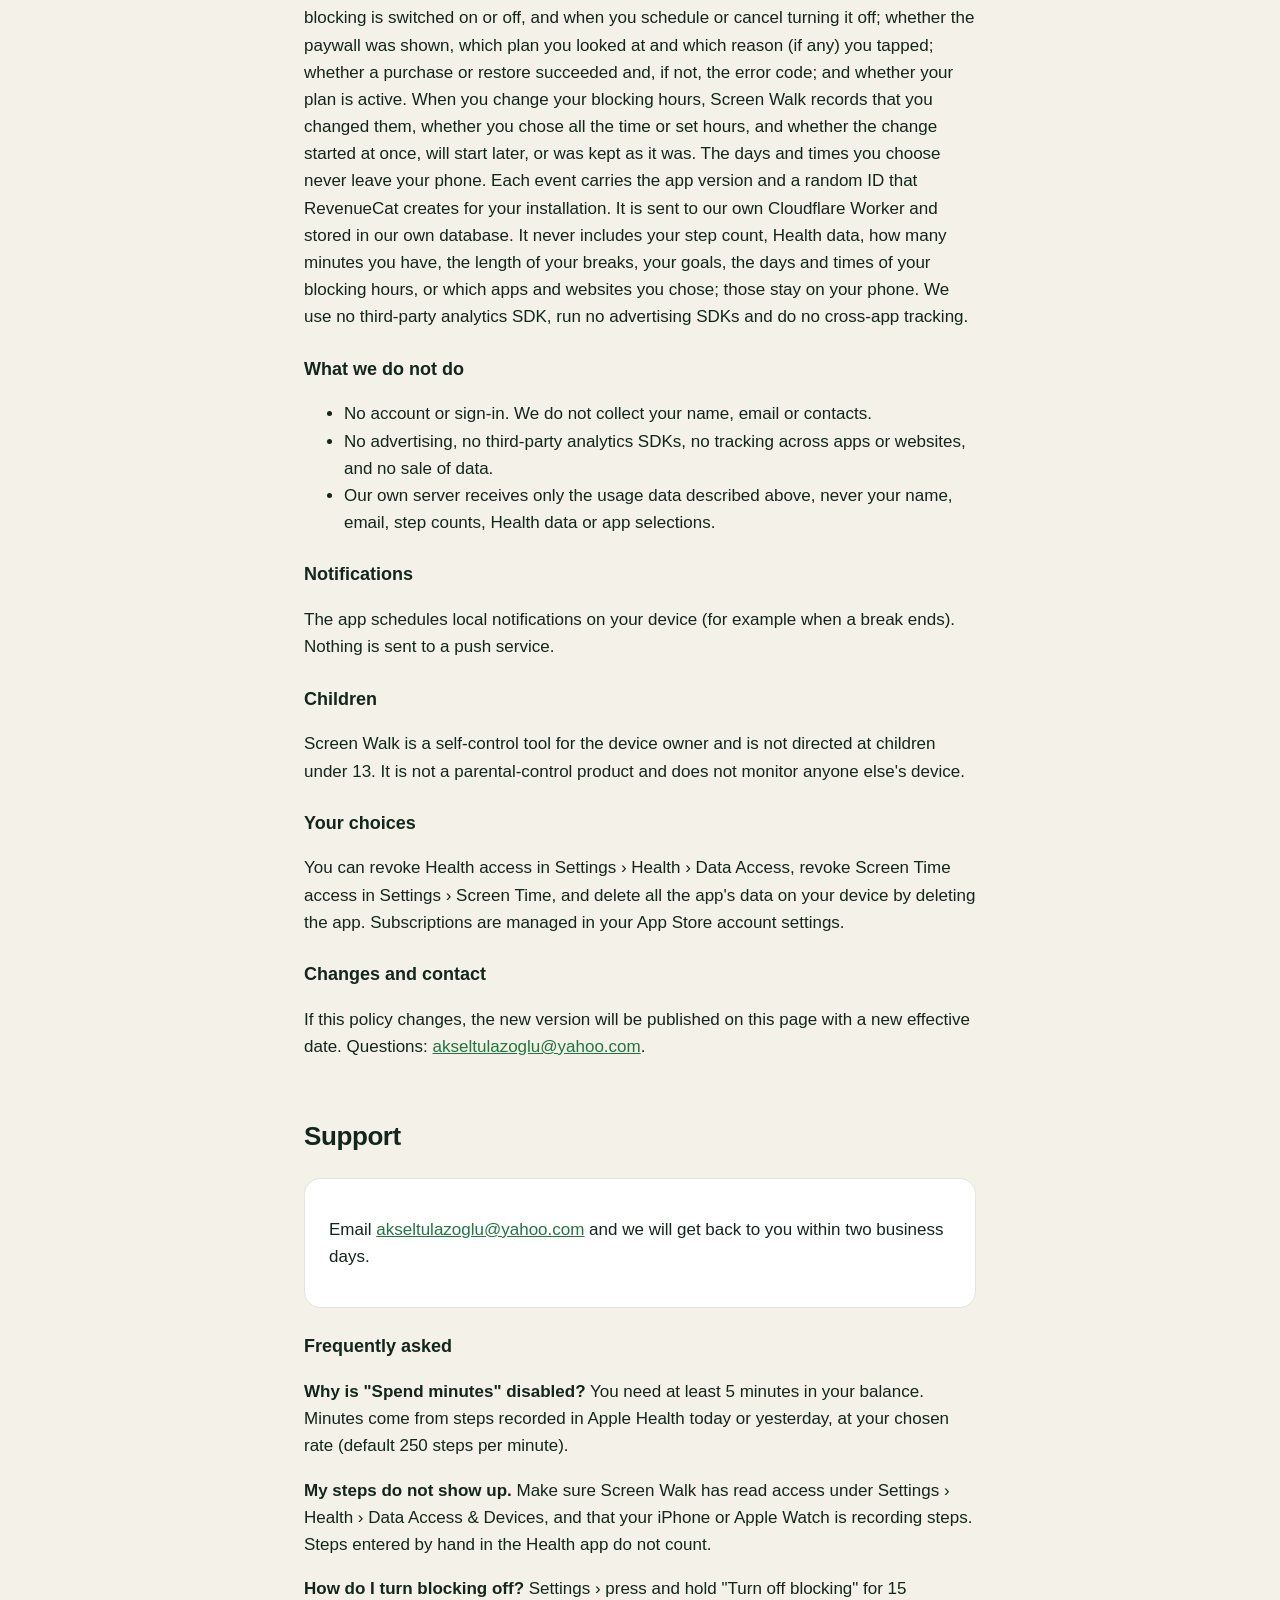
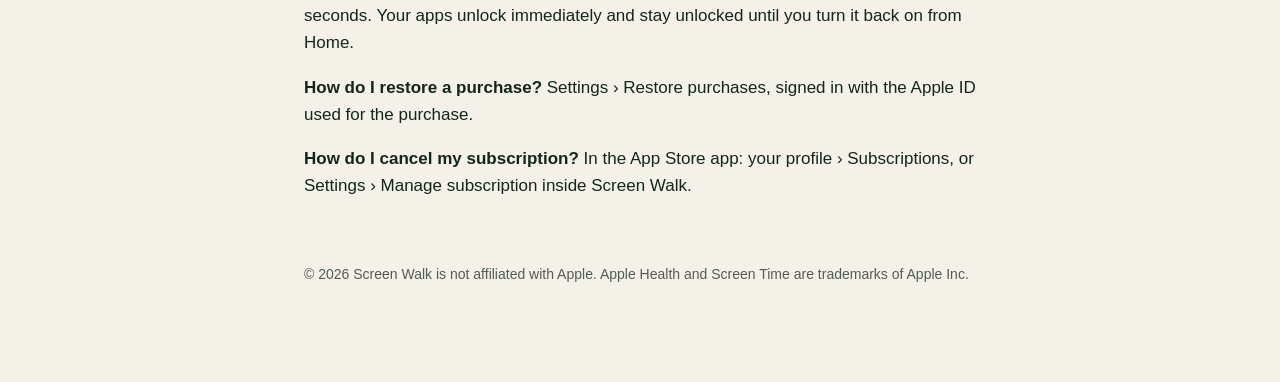
==== commit 30a3658a: "Privacy: usage data now names blocking-hours changes (Screen Walk 1.4.0)" ====
--- a/index.html
+++ b/index.html
@@ -31,7 +31,7 @@
   <nav><a href="#privacy">Privacy Policy</a><a href="#support">Support</a><a href="https://www.apple.com/legal/internet-services/itunes/dev/stdeula/">Terms of Use (Apple EULA)</a></nav>
 
   <h2 id="privacy">Privacy Policy</h2>
-  <p class="muted">Effective 12 October 2026</p>
+  <p class="muted">Effective 11 November 2026</p>
   <div class="card">
     <p><strong>The short version:</strong> Screen Walk has no accounts, no ads and no cross-app tracking. Your steps and your app selections are processed on your iPhone and never leave it. To improve the app, it sends usage data that is not tied to your name or email to our own server (see Usage data below). The only third parties involved are Apple (for purchases), RevenueCat (to validate those purchases) and Cloudflare (which runs our server).</p>
   </div>
@@ -44,7 +44,7 @@
   <h3>Purchases</h3>
   <p>Subscriptions and the lifetime purchase are processed by Apple. To confirm that a purchase is active, the app sends the App Store receipt and an anonymous, randomly generated app user ID to RevenueCat, our subscription infrastructure provider. RevenueCat does not receive your name, email, health data or app selections. See <a href="https://www.revenuecat.com/privacy">RevenueCat's privacy policy</a>.</p>
   <h3>Usage data</h3>
-  <p>To see where people get stuck and improve the app, we collect usage data that is not tied to your name or email: which screens you open; which setup steps you reach and the options you pick there, including your steps-per-minute setting; whether Screen Time, Motion &amp; Fitness and notification access was allowed, and that Health access was requested (never whether it was granted, and never anything Health holds); when you change your steps per minute or your goal settings; when a break or an emergency break starts, and when you change how many emergency breaks you get a day; whether blocking is switched on or off, and when you schedule or cancel turning it off; whether the paywall was shown, which plan you looked at and which reason (if any) you tapped; whether a purchase or restore succeeded and, if not, the error code; and whether your plan is active. Each event carries the app version and a random ID that RevenueCat creates for your installation. It is sent to our own Cloudflare Worker and stored in our own database. It never includes your step count, Health data, how many minutes you have, the length of your breaks, your goals, or which apps and websites you chose; those stay on your phone. We use no third-party analytics SDK, run no advertising SDKs and do no cross-app tracking.</p>
+  <p>To see where people get stuck and improve the app, we collect usage data that is not tied to your name or email: which screens you open; which setup steps you reach and the options you pick there, including your steps-per-minute setting; whether Screen Time, Motion &amp; Fitness and notification access was allowed, and that Health access was requested (never whether it was granted, and never anything Health holds); when you change your steps per minute or your goal settings; when a break or an emergency break starts, and when you change how many emergency breaks you get a day; whether blocking is switched on or off, and when you schedule or cancel turning it off; whether the paywall was shown, which plan you looked at and which reason (if any) you tapped; whether a purchase or restore succeeded and, if not, the error code; and whether your plan is active. When you change your blocking hours, Screen Walk records that you changed them, whether you chose all the time or set hours, and whether the change started at once, will start later, or was kept as it was. The days and times you choose never leave your phone. Each event carries the app version and a random ID that RevenueCat creates for your installation. It is sent to our own Cloudflare Worker and stored in our own database. It never includes your step count, Health data, how many minutes you have, the length of your breaks, your goals, the days and times of your blocking hours, or which apps and websites you chose; those stay on your phone. We use no third-party analytics SDK, run no advertising SDKs and do no cross-app tracking.</p>
   <h3>What we do not do</h3>
   <ul>
     <li>No account or sign-in. We do not collect your name, email or contacts.</li>
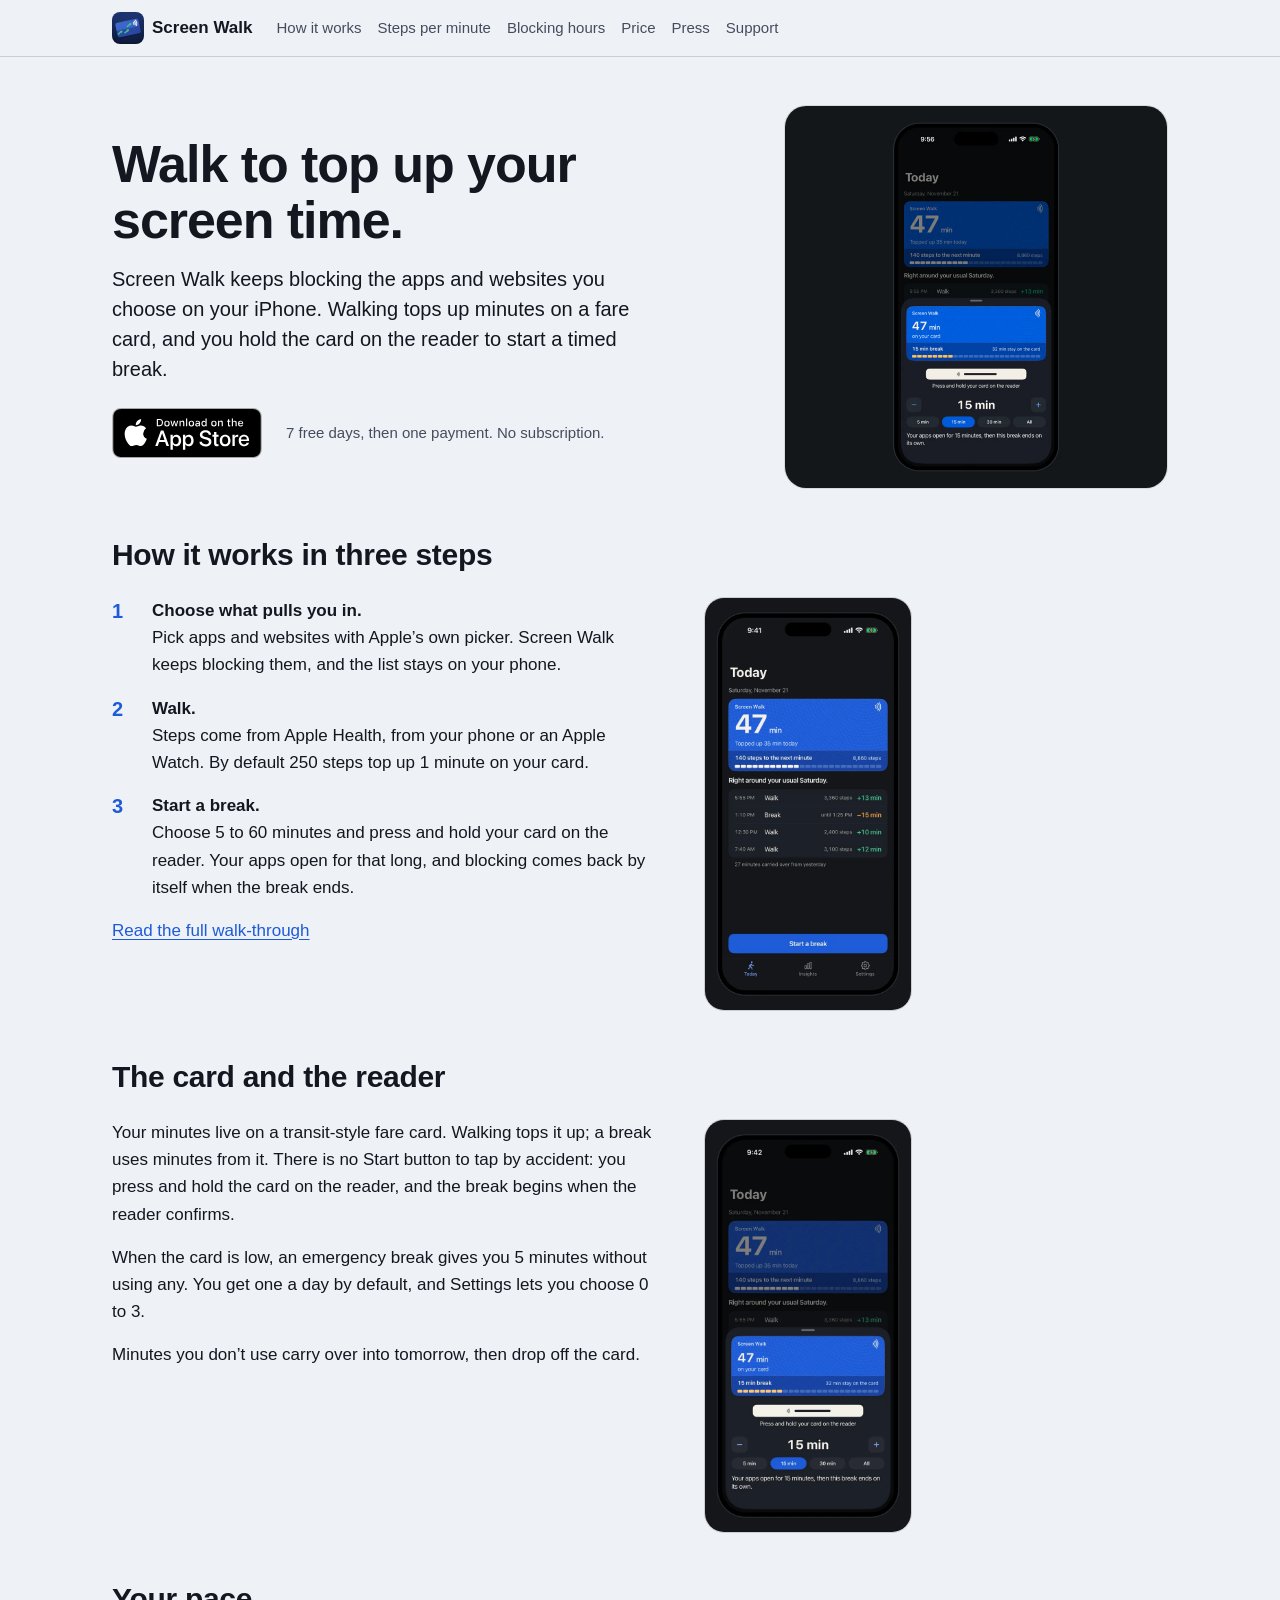
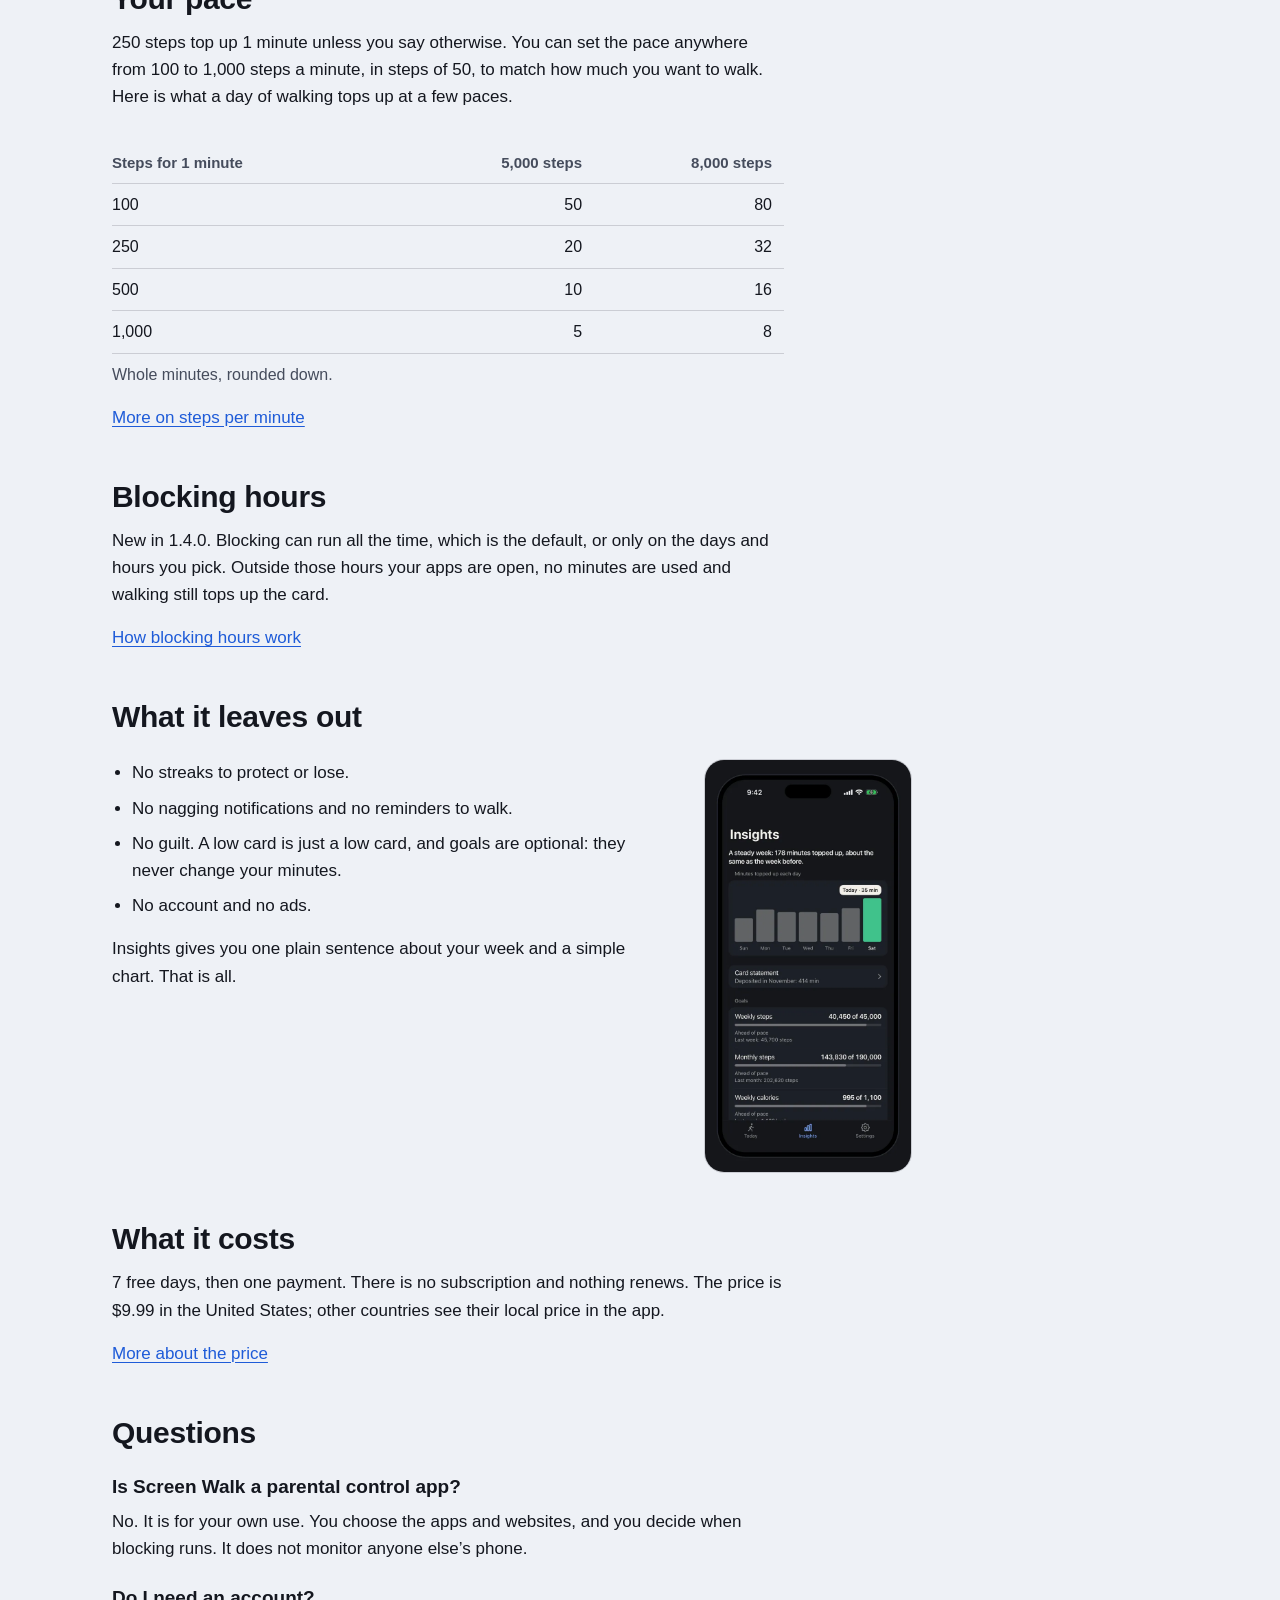
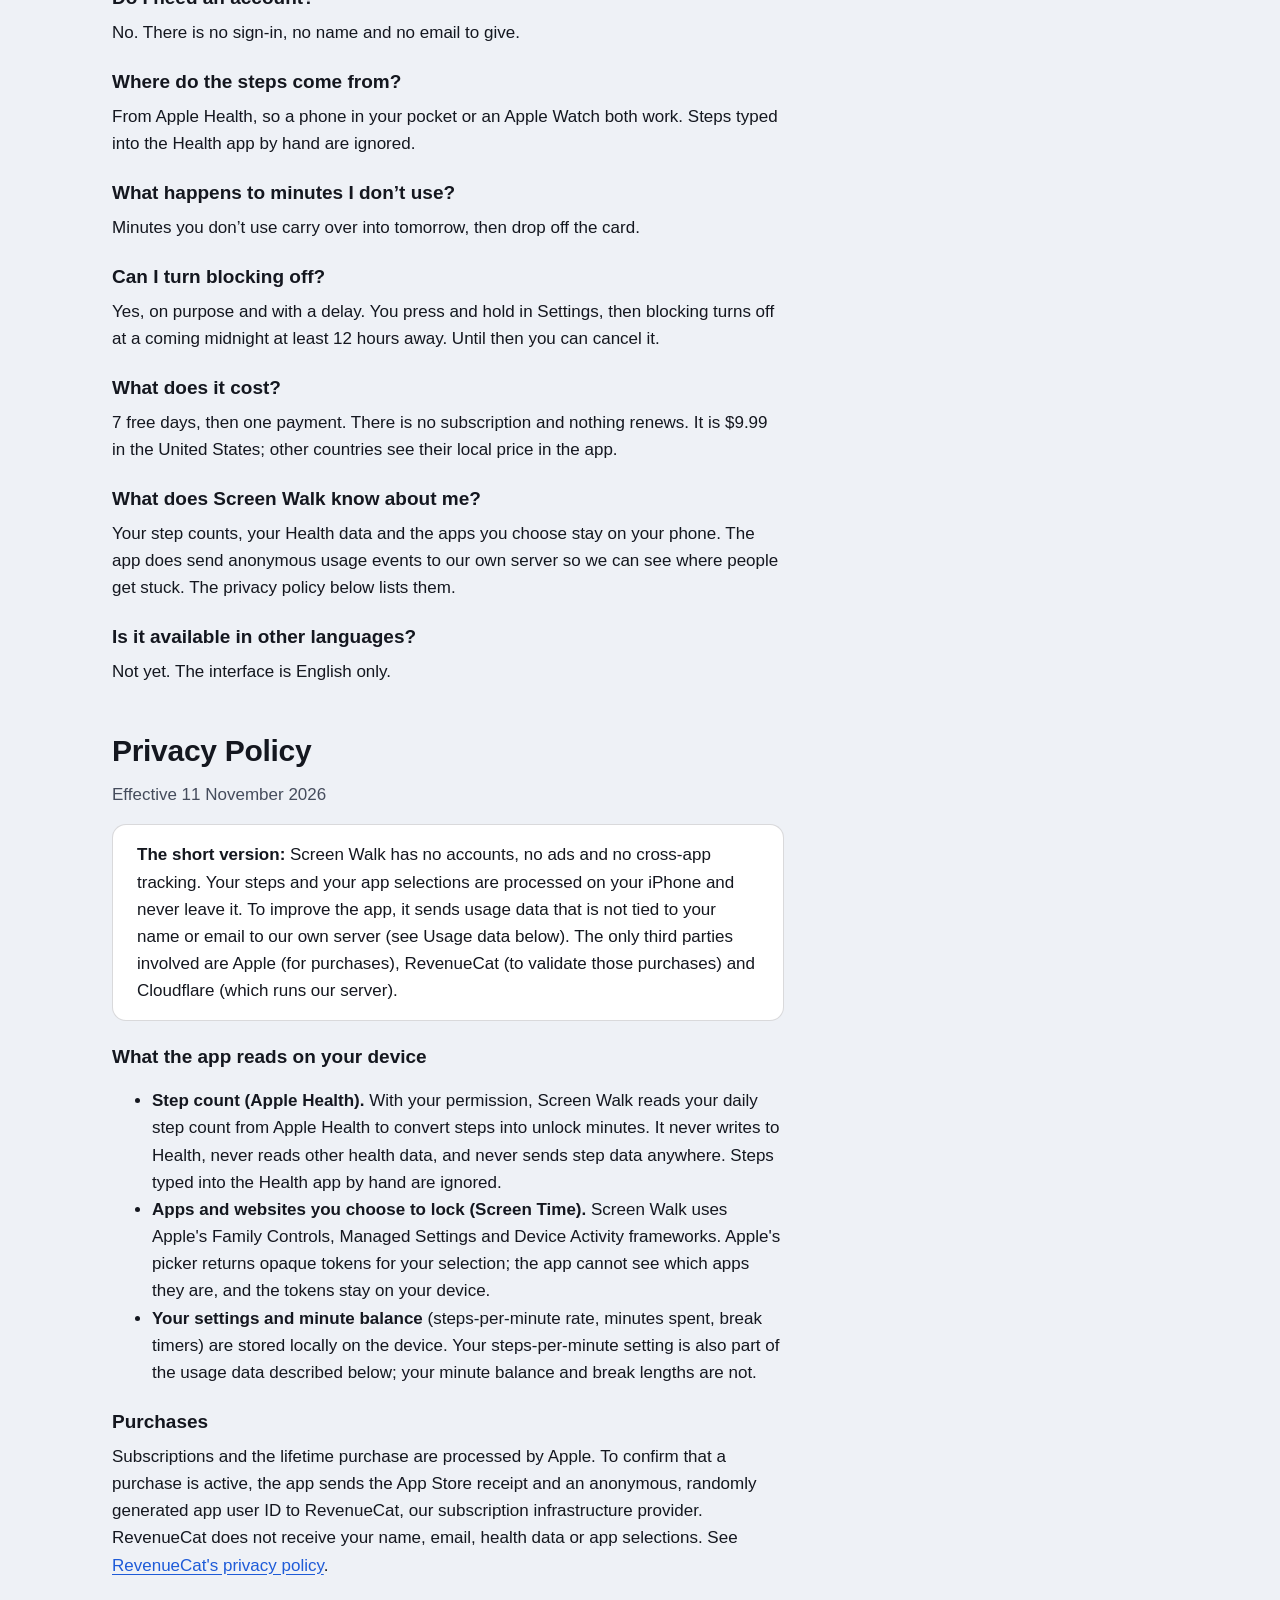
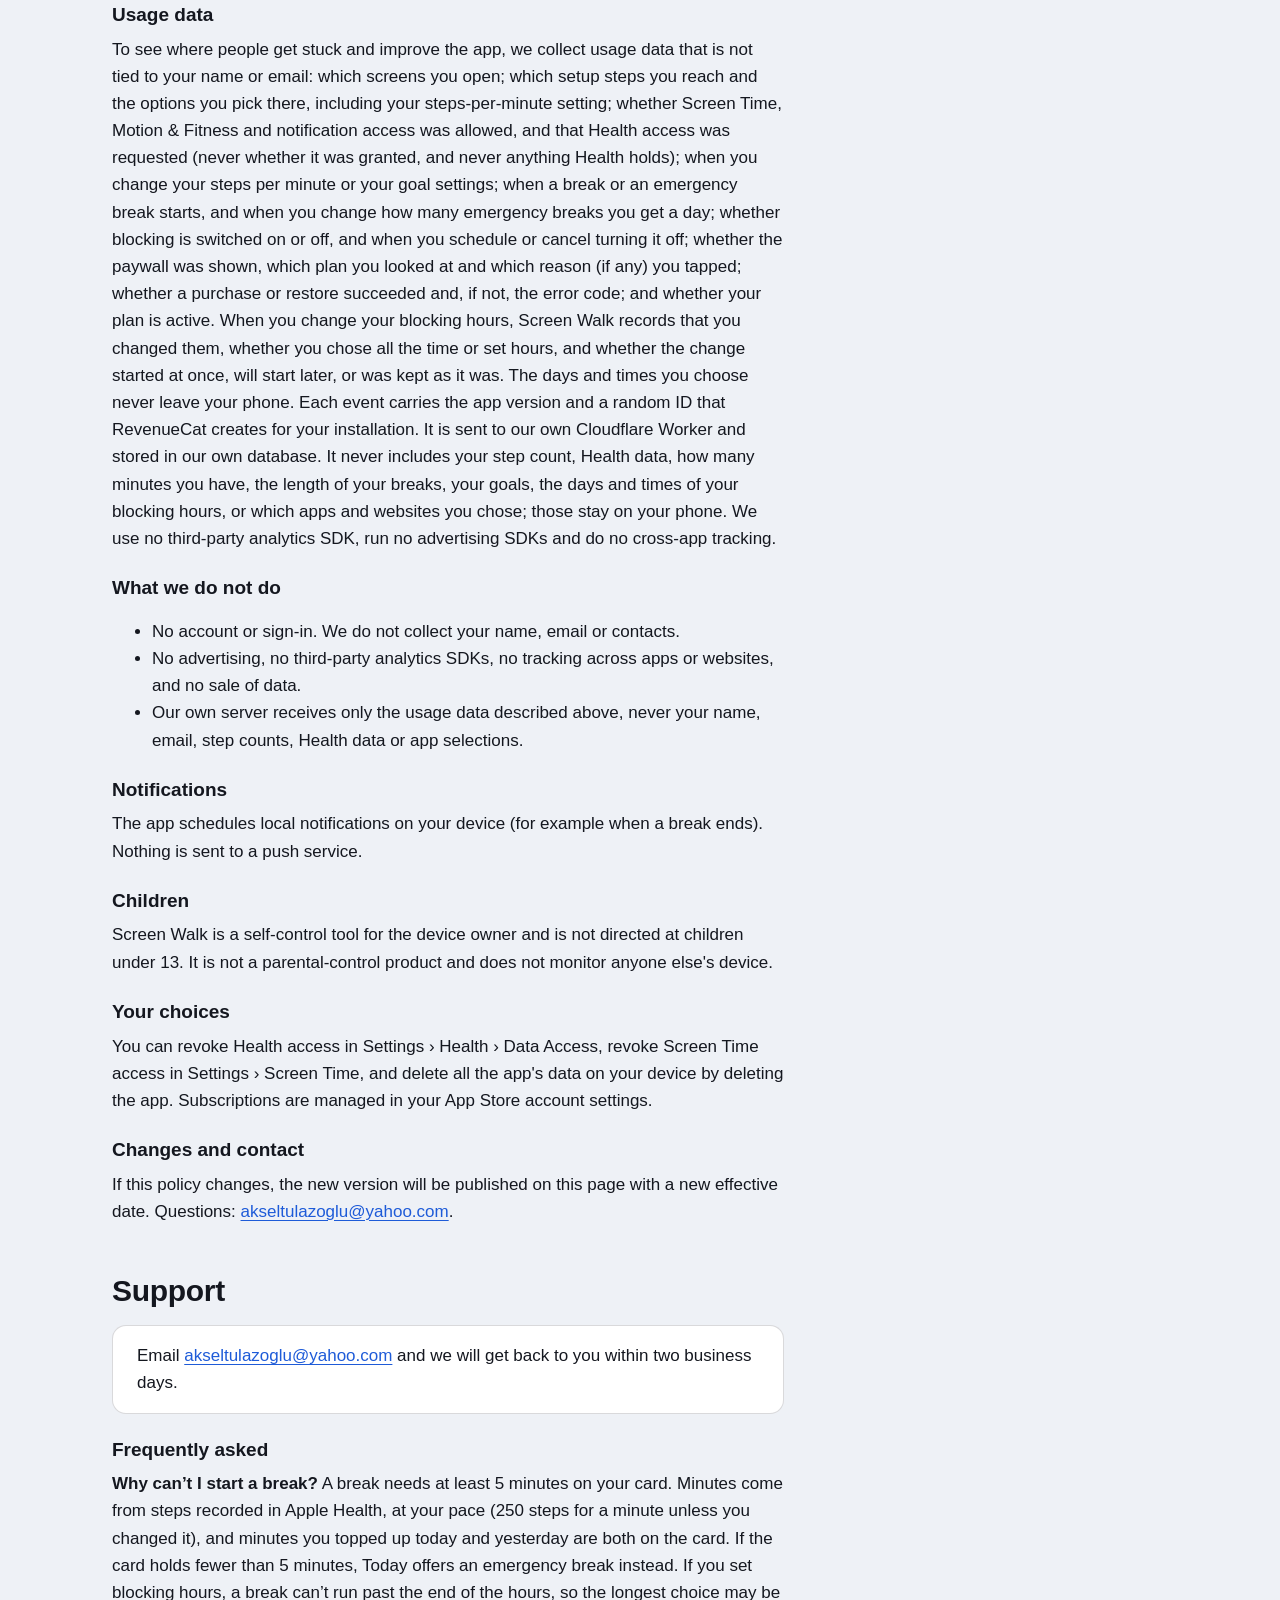
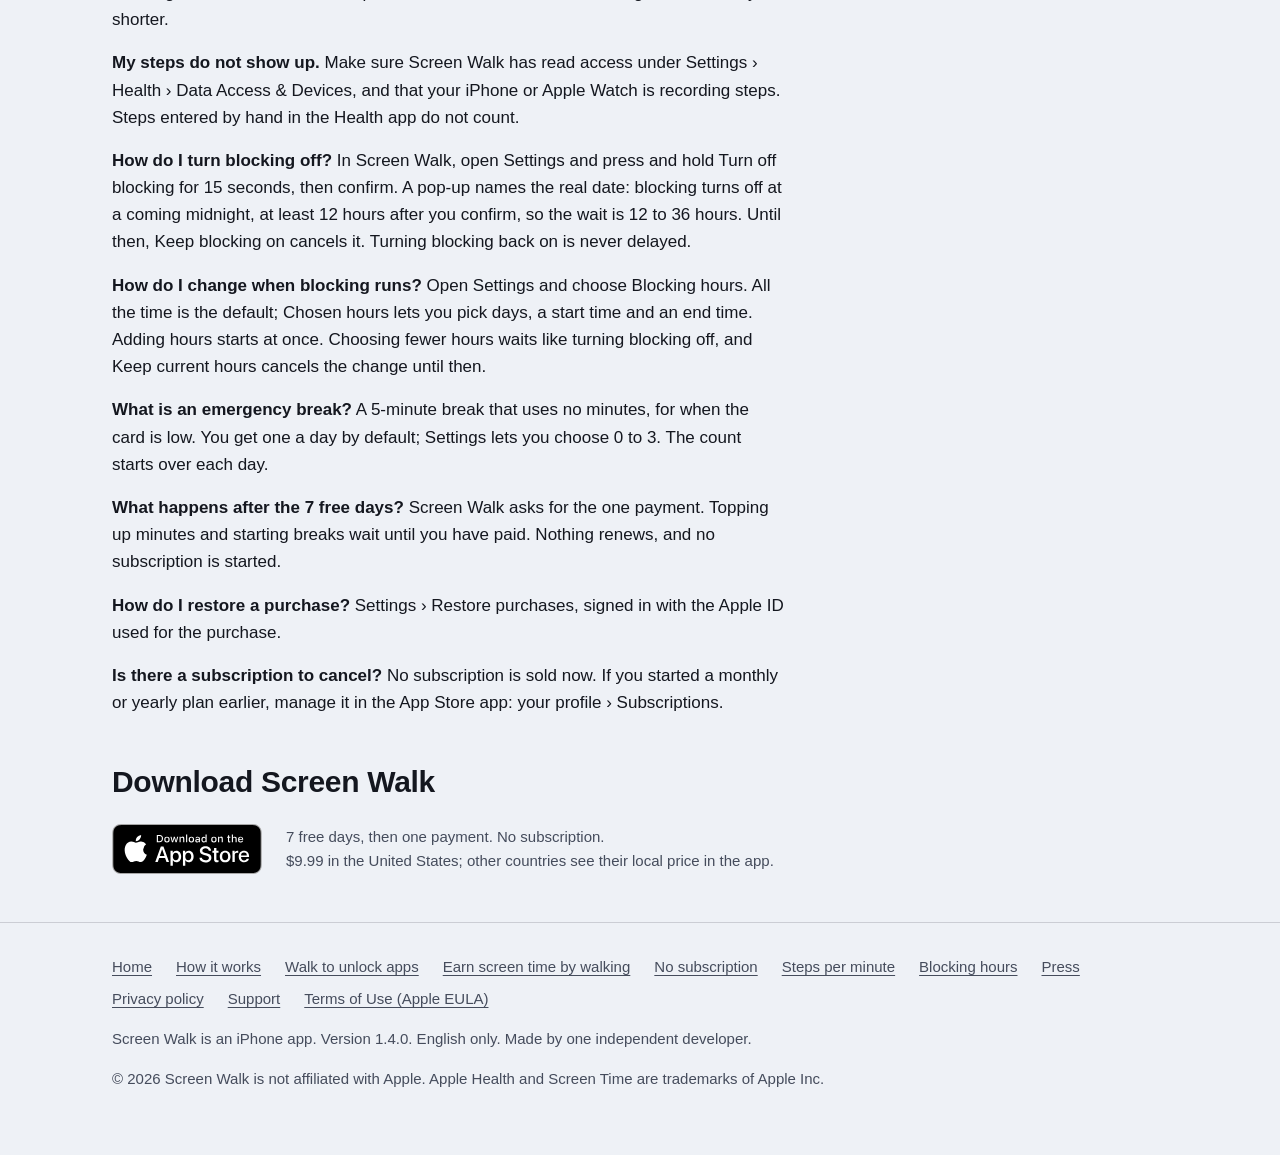
==== commit 637b2dd9: "Rebuild the site: App Store link, answers corrected for 1.4, how it works and question pages, press " ====
--- a/index.html
+++ b/index.html
@@ -3,33 +3,145 @@
 <head>
 <meta charset="utf-8">
 <meta name="viewport" content="width=device-width, initial-scale=1">
-<title>Screen Walk — Walk to unlock your apps</title>
-<meta name="description" content="Screen Walk locks your distracting apps and lets you earn screen time by walking. Privacy policy and support.">
-<style>
-  :root { color-scheme: light dark; --bg:#f4f1e8; --fg:#12261b; --muted:#4f5e55; --accent:#227442; --card:#ffffff; --border:#dfe6e0; }
-  @media (prefers-color-scheme: dark) { :root { --bg:#0b1a12; --fg:#eef4ef; --muted:#a8b5ac; --accent:#5fd98a; --card:#12261b; --border:#1f3a2b; } }
-  * { box-sizing: border-box; }
-  body { margin:0; background:var(--bg); color:var(--fg); font: 17px/1.6 -apple-system, BlinkMacSystemFont, "Segoe UI", Roboto, Helvetica, Arial, sans-serif; }
-  main { max-width: 720px; margin: 0 auto; padding: 48px 24px 96px; }
-  h1 { font-size: 40px; line-height: 1.1; letter-spacing: -0.8px; margin: 0 0 8px; }
-  h2 { font-size: 26px; letter-spacing: -0.4px; margin: 56px 0 12px; }
-  h3 { font-size: 18px; margin: 24px 0 6px; }
-  p, li { color: var(--fg); }
-  .muted { color: var(--muted); }
-  .card { background: var(--card); border: 1px solid var(--border); border-radius: 16px; padding: 20px 24px; margin: 20px 0; }
-  a { color: var(--accent); }
-  nav a { margin-right: 18px; }
-  .ring { display:inline-block; width:56px; height:56px; border-radius:50%; border:8px solid var(--accent); border-top-color: var(--border); vertical-align: middle; margin-right: 14px; }
-  footer { margin-top: 64px; font-size: 14px; color: var(--muted); }
-</style>
+<title>Screen Walk: Walk to Top Up Screen Time on iPhone</title>
+<meta name="description" content="Screen Walk keeps blocking the apps you choose. Walk to top up minutes, then hold your card to start a break. 7 free days, then one payment.">
+<link rel="canonical" href="https://screen-walk.github.io/">
+<meta name="theme-color" content="#14161B" media="(prefers-color-scheme: dark)">
+<meta name="theme-color" content="#EEF1F6" media="(prefers-color-scheme: light)">
+<meta name="apple-itunes-app" content="app-id=6809172291">
+<link rel="icon" type="image/png" sizes="32x32" href="/favicon-32.png">
+<link rel="apple-touch-icon" sizes="180x180" href="/apple-touch-icon.png">
+<meta property="og:type" content="website">
+<meta property="og:site_name" content="Screen Walk">
+<meta property="og:title" content="Screen Walk: Walk to Top Up Screen Time on iPhone">
+<meta property="og:description" content="Screen Walk keeps blocking the apps you choose. Walk to top up minutes, then hold your card to start a break. 7 free days, then one payment.">
+<meta property="og:url" content="https://screen-walk.github.io/">
+<meta property="og:image" content="https://screen-walk.github.io/media/og.png">
+<meta property="og:image:width" content="1200">
+<meta property="og:image:height" content="630">
+<meta property="og:image:alt" content="Screen Walk: walk to top up your screen time on iPhone">
+<meta name="twitter:card" content="summary_large_image">
+<meta name="twitter:title" content="Screen Walk: Walk to Top Up Screen Time on iPhone">
+<meta name="twitter:description" content="Screen Walk keeps blocking the apps you choose. Walk to top up minutes, then hold your card to start a break. 7 free days, then one payment.">
+<meta name="twitter:image" content="https://screen-walk.github.io/media/og.png">
+<link rel="stylesheet" href="/assets/site.css">
+<script type="application/ld+json">{"@context":"https://schema.org","@type":"SoftwareApplication","name":"Screen Walk","operatingSystem":"iOS","applicationCategory":"LifestyleApplication","description":"An iPhone app that keeps blocking the apps and websites you choose. Walking tops up minutes on a fare card, and you start timed breaks of 5 to 60 minutes.","url":"https://screen-walk.github.io/","downloadUrl":"https://apps.apple.com/app/id6809172291","installUrl":"https://apps.apple.com/app/id6809172291","softwareVersion":"1.4.0","inLanguage":"en","image":"https://screen-walk.github.io/media/press/screen-walk-icon-1024.png","screenshot":["https://screen-walk.github.io/media/today-demo.webp","https://screen-walk.github.io/media/spend-sheet.webp","https://screen-walk.github.io/media/break-running.webp","https://screen-walk.github.io/media/insights-top.webp","https://screen-walk.github.io/media/hours-chosen.webp"],"offers":{"@type":"Offer","price":"9.99","priceCurrency":"USD","description":"7 free days, then one payment. No subscription. Other countries see their local price in the app.","url":"https://apps.apple.com/app/id6809172291"}}</script>
+<script type="application/ld+json">{"@context":"https://schema.org","@type":"FAQPage","mainEntity":[{"@type":"Question","name":"Is Screen Walk a parental control app?","acceptedAnswer":{"@type":"Answer","text":"No. It is for your own use. You choose the apps and websites, and you decide when blocking runs. It does not monitor anyone else’s phone."}},{"@type":"Question","name":"Do I need an account?","acceptedAnswer":{"@type":"Answer","text":"No. There is no sign-in, no name and no email to give."}},{"@type":"Question","name":"Where do the steps come from?","acceptedAnswer":{"@type":"Answer","text":"From Apple Health, so a phone in your pocket or an Apple Watch both work. Steps typed into the Health app by hand are ignored."}},{"@type":"Question","name":"What happens to minutes I don’t use?","acceptedAnswer":{"@type":"Answer","text":"Minutes you don’t use carry over into tomorrow, then drop off the card."}},{"@type":"Question","name":"Can I turn blocking off?","acceptedAnswer":{"@type":"Answer","text":"Yes, on purpose and with a delay. You press and hold in Settings, then blocking turns off at a coming midnight at least 12 hours away. Until then you can cancel it."}},{"@type":"Question","name":"What does it cost?","acceptedAnswer":{"@type":"Answer","text":"7 free days, then one payment. There is no subscription and nothing renews. It is $9.99 in the United States; other countries see their local price in the app."}},{"@type":"Question","name":"What does Screen Walk know about me?","acceptedAnswer":{"@type":"Answer","text":"Your step counts, your Health data and the apps you choose stay on your phone. The app does send anonymous usage events to our own server so we can see where people get stuck. The privacy policy below lists them."}},{"@type":"Question","name":"Is it available in other languages?","acceptedAnswer":{"@type":"Answer","text":"Not yet. The interface is English only."}},{"@type":"Question","name":"Why can’t I start a break?","acceptedAnswer":{"@type":"Answer","text":"A break needs at least 5 minutes on your card. Minutes come from steps recorded in Apple Health, at your pace (250 steps for a minute unless you changed it), and minutes you topped up today and yesterday are both on the card. If the card holds fewer than 5 minutes, Today offers an emergency break instead. If you set blocking hours, a break can’t run past the end of the hours, so the longest choice may be shorter."}},{"@type":"Question","name":"My steps do not show up.","acceptedAnswer":{"@type":"Answer","text":"Make sure Screen Walk has read access under Settings › Health › Data Access & Devices, and that your iPhone or Apple Watch is recording steps. Steps entered by hand in the Health app do not count."}},{"@type":"Question","name":"How do I turn blocking off?","acceptedAnswer":{"@type":"Answer","text":"In Screen Walk, open Settings and press and hold Turn off blocking for 15 seconds, then confirm. A pop-up names the real date: blocking turns off at a coming midnight, at least 12 hours after you confirm, so the wait is 12 to 36 hours. Until then, Keep blocking on cancels it. Turning blocking back on is never delayed."}},{"@type":"Question","name":"How do I change when blocking runs?","acceptedAnswer":{"@type":"Answer","text":"Open Settings and choose Blocking hours. All the time is the default; Chosen hours lets you pick days, a start time and an end time. Adding hours starts at once. Choosing fewer hours waits like turning blocking off, and Keep current hours cancels the change until then."}},{"@type":"Question","name":"What is an emergency break?","acceptedAnswer":{"@type":"Answer","text":"A 5-minute break that uses no minutes, for when the card is low. You get one a day by default; Settings lets you choose 0 to 3. The count starts over each day."}},{"@type":"Question","name":"What happens after the 7 free days?","acceptedAnswer":{"@type":"Answer","text":"Screen Walk asks for the one payment. Topping up minutes and starting breaks wait until you have paid. Nothing renews, and no subscription is started."}},{"@type":"Question","name":"How do I restore a purchase?","acceptedAnswer":{"@type":"Answer","text":"Settings › Restore purchases, signed in with the Apple ID used for the purchase."}},{"@type":"Question","name":"Is there a subscription to cancel?","acceptedAnswer":{"@type":"Answer","text":"No subscription is sold now. If you started a monthly or yearly plan earlier, manage it in the App Store app: your profile › Subscriptions."}}]}</script>
 </head>
 <body>
-<main>
-  <p><span class="ring"></span><strong>Screen Walk</strong></p>
-  <h1>Your apps stay locked until you walk.</h1>
-  <p class="muted">Screen Walk turns your steps into screen time. Pick the apps and websites that pull you in; every 250 steps you take earns a minute of screen time. Spend it on a timed break, then the lock comes back on its own. Unspent minutes roll over one day, then expire.</p>
-  <nav><a href="#privacy">Privacy Policy</a><a href="#support">Support</a><a href="https://www.apple.com/legal/internet-services/itunes/dev/stdeula/">Terms of Use (Apple EULA)</a></nav>
-
+<a class="skip" href="#main">Skip to content</a>
+<header class="site"><div class="wrap">
+<a class="brand" href="/"><img src="/media/icon-128.webp" width="32" height="32" alt="" ><span>Screen Walk</span></a>
+<nav class="main" aria-label="Main"><ul><li><a href="/how-it-works/">How it works</a></li><li><a href="/steps-per-minute/">Steps per minute</a></li><li><a href="/blocking-hours/">Blocking hours</a></li><li><a href="/screen-time-app-no-subscription/">Price</a></li><li><a href="/press/">Press</a></li><li><a href="/#support">Support</a></li></ul></nav>
+</div></header>
+<main id="main"><div class="wrap">
+<section class="hero" aria-labelledby="top">
+<div class="hero-text">
+<h1 id="top">Walk to top up your screen time.</h1>
+<p class="lead">Screen Walk keeps blocking the apps and websites you choose on your iPhone. Walking tops up minutes on a fare card, and you hold the card on the reader to start a timed break.</p>
+<div class="cta"><a href="https://apps.apple.com/app/id6809172291"><img src="/media/app-store-badge.svg" width="150" height="50" alt="Download on the App Store"></a><p class="note">7 free days, then one payment. No subscription.</p></div>
+</div>
+<figure class="video" id="hero-video">
+<video autoplay muted loop playsinline preload="none" poster="/media/hero-poster.jpg" width="720" height="720" aria-label="Screen recording of the Start a break sheet: a card is pressed and held on the reader until the break starts and Today shows the time left.">
+<img src="/media/hero-poster.jpg" width="720" height="720" alt="The Start a break sheet in Screen Walk: a fare card showing 47 minutes above a reader, with the text Press and hold your card on the reader.">
+</video>
+</figure>
+</section>
+
+<section aria-labelledby="three">
+<h2 id="three">How it works in three steps</h2>
+<div class="split">
+<div class="prose">
+<ol class="steps">
+<li><strong>Choose what pulls you in.</strong> Pick apps and websites with Apple’s own picker. Screen Walk keeps blocking them, and the list stays on your phone.</li>
+<li><strong>Walk.</strong> Steps come from Apple Health, from your phone or an Apple Watch. By default 250 steps top up 1 minute on your card.</li>
+<li><strong>Start a break.</strong> Choose 5 to 60 minutes and press and hold your card on the reader. Your apps open for that long, and blocking comes back by itself when the break ends.</li>
+</ol>
+<p><a href="/how-it-works/">Read the full walk-through</a></p>
+</div>
+<img src="/media/today-demo.webp" width="600" height="1200" alt="The Today screen of Screen Walk: a blue fare card showing 47 minutes and 140 steps to the next minute, a short log of walks and a break, and a Start a break button.">
+</div>
+</section>
+
+<section aria-labelledby="card">
+<h2 id="card">The card and the reader</h2>
+<div class="split">
+<div class="prose">
+<p>Your minutes live on a transit-style fare card. Walking tops it up; a break uses minutes from it. There is no Start button to tap by accident: you press and hold the card on the reader, and the break begins when the reader confirms.</p>
+<p>When the card is low, an emergency break gives you 5 minutes without using any. You get one a day by default, and Settings lets you choose 0 to 3.</p>
+<p>Minutes you don’t use carry over into tomorrow, then drop off the card.</p>
+</div>
+<img src="/media/spend-sheet.webp" width="600" height="1200" alt="The Start a break sheet over Today: the card above a reader, the text Press and hold your card on the reader, and break lengths of 5, 15, 30 minutes and All." loading="lazy" decoding="async">
+</div>
+</section>
+
+<section aria-labelledby="pace">
+<h2 id="pace">Your pace</h2>
+<div class="prose">
+<p>250 steps top up 1 minute unless you say otherwise. You can set the pace anywhere from 100 to 1,000 steps a minute, in steps of 50, to match how much you want to walk. Here is what a day of walking tops up at a few paces.</p>
+</div>
+<div class="table-wrap"><table>
+<caption class="muted" style="text-align:left;caption-side:bottom;padding-top:.5rem">Whole minutes, rounded down.</caption>
+<thead><tr><th scope="col">Steps for 1 minute</th><th scope="col" class="n">5,000 steps</th><th scope="col" class="n">8,000 steps</th></tr></thead>
+<tbody><tr><td>100</td><td class="n">50</td><td class="n">80</td></tr><tr><td>250</td><td class="n">20</td><td class="n">32</td></tr><tr><td>500</td><td class="n">10</td><td class="n">16</td></tr><tr><td>1,000</td><td class="n">5</td><td class="n">8</td></tr></tbody></table></div>
+<p><a href="/steps-per-minute/">More on steps per minute</a></p>
+</section>
+
+<section aria-labelledby="hours">
+<h2 id="hours">Blocking hours</h2>
+<div class="prose">
+<p>New in 1.4.0. Blocking can run all the time, which is the default, or only on the days and hours you pick. Outside those hours your apps are open, no minutes are used and walking still tops up the card.</p>
+<p><a href="/blocking-hours/">How blocking hours work</a></p>
+</div>
+</section>
+
+<section aria-labelledby="leaves">
+<h2 id="leaves">What it leaves out</h2>
+<div class="split">
+<div class="prose">
+<ul class="plain">
+<li>No streaks to protect or lose.</li>
+<li>No nagging notifications and no reminders to walk.</li>
+<li>No guilt. A low card is just a low card, and goals are optional: they never change your minutes.</li>
+<li>No account and no ads.</li>
+</ul>
+<p>Insights gives you one plain sentence about your week and a simple chart. That is all.</p>
+</div>
+<img src="/media/insights-top.webp" width="600" height="1200" alt="The Insights screen: a sentence about the week, grey bars of minutes topped up each day with today in green, a card statement row and weekly goals." loading="lazy" decoding="async">
+</div>
+</section>
+
+<section aria-labelledby="price">
+<h2 id="price">What it costs</h2>
+<div class="prose">
+<p>7 free days, then one payment. There is no subscription and nothing renews. The price is $9.99 in the United States; other countries see their local price in the app.</p>
+<p><a href="/screen-time-app-no-subscription/">More about the price</a></p>
+</div>
+</section>
+
+<section class="faq" aria-labelledby="questions">
+<h2 id="questions">Questions</h2>
+<div class="prose">
+<h3>Is Screen Walk a parental control app?</h3>
+<p>No. It is for your own use. You choose the apps and websites, and you decide when blocking runs. It does not monitor anyone else’s phone.</p>
+<h3>Do I need an account?</h3>
+<p>No. There is no sign-in, no name and no email to give.</p>
+<h3>Where do the steps come from?</h3>
+<p>From Apple Health, so a phone in your pocket or an Apple Watch both work. Steps typed into the Health app by hand are ignored.</p>
+<h3>What happens to minutes I don’t use?</h3>
+<p>Minutes you don’t use carry over into tomorrow, then drop off the card.</p>
+<h3>Can I turn blocking off?</h3>
+<p>Yes, on purpose and with a delay. You press and hold in Settings, then blocking turns off at a coming midnight at least 12 hours away. Until then you can cancel it.</p>
+<h3>What does it cost?</h3>
+<p>7 free days, then one payment. There is no subscription and nothing renews. It is $9.99 in the United States; other countries see their local price in the app.</p>
+<h3>What does Screen Walk know about me?</h3>
+<p>Your step counts, your Health data and the apps you choose stay on your phone. The app does send anonymous usage events to our own server so we can see where people get stuck. The privacy policy below lists them.</p>
+<h3>Is it available in other languages?</h3>
+<p>Not yet. The interface is English only.</p>
+</div>
+</section>
+
+<div class="legal">
   <h2 id="privacy">Privacy Policy</h2>
   <p class="muted">Effective 11 November 2026</p>
   <div class="card">
@@ -65,12 +177,24 @@
     <p>Email <a href="mailto:akseltulazoglu@yahoo.com">akseltulazoglu@yahoo.com</a> and we will get back to you within two business days.</p>
   </div>
   <h3>Frequently asked</h3>
-  <p><strong>Why is "Spend minutes" disabled?</strong> You need at least 5 minutes in your balance. Minutes come from steps recorded in Apple Health today or yesterday, at your chosen rate (default 250 steps per minute).</p>
-  <p><strong>My steps do not show up.</strong> Make sure Screen Walk has read access under Settings › Health › Data Access & Devices, and that your iPhone or Apple Watch is recording steps. Steps entered by hand in the Health app do not count.</p>
-  <p><strong>How do I turn blocking off?</strong> Settings › press and hold "Turn off blocking" for 15 seconds. Your apps unlock immediately and stay unlocked until you turn it back on from Home.</p>
+  <p><strong>Why can’t I start a break?</strong> A break needs at least 5 minutes on your card. Minutes come from steps recorded in Apple Health, at your pace (250 steps for a minute unless you changed it), and minutes you topped up today and yesterday are both on the card. If the card holds fewer than 5 minutes, Today offers an emergency break instead. If you set blocking hours, a break can’t run past the end of the hours, so the longest choice may be shorter.</p>
+  <p><strong>My steps do not show up.</strong> Make sure Screen Walk has read access under Settings › Health › Data Access &amp; Devices, and that your iPhone or Apple Watch is recording steps. Steps entered by hand in the Health app do not count.</p>
+  <p><strong>How do I turn blocking off?</strong> In Screen Walk, open Settings and press and hold Turn off blocking for 15 seconds, then confirm. A pop-up names the real date: blocking turns off at a coming midnight, at least 12 hours after you confirm, so the wait is 12 to 36 hours. Until then, Keep blocking on cancels it. Turning blocking back on is never delayed.</p>
+  <p><strong>How do I change when blocking runs?</strong> Open Settings and choose Blocking hours. All the time is the default; Chosen hours lets you pick days, a start time and an end time. Adding hours starts at once. Choosing fewer hours waits like turning blocking off, and Keep current hours cancels the change until then.</p>
+  <p><strong>What is an emergency break?</strong> A 5-minute break that uses no minutes, for when the card is low. You get one a day by default; Settings lets you choose 0 to 3. The count starts over each day.</p>
+  <p><strong>What happens after the 7 free days?</strong> Screen Walk asks for the one payment. Topping up minutes and starting breaks wait until you have paid. Nothing renews, and no subscription is started.</p>
   <p><strong>How do I restore a purchase?</strong> Settings › Restore purchases, signed in with the Apple ID used for the purchase.</p>
-  <p><strong>How do I cancel my subscription?</strong> In the App Store app: your profile › Subscriptions, or Settings › Manage subscription inside Screen Walk.</p>
-  <footer>© 2026 Screen Walk is not affiliated with Apple. Apple Health and Screen Time are trademarks of Apple Inc.</footer>
-</main>
-</body>
-</html>
+  <p><strong>Is there a subscription to cancel?</strong> No subscription is sold now. If you started a monthly or yearly plan earlier, manage it in the App Store app: your profile › Subscriptions.</p>
+</div>
+<section aria-labelledby="get">
+<h2 id="get">Download Screen Walk</h2>
+<div class="cta"><a href="https://apps.apple.com/app/id6809172291"><img src="/media/app-store-badge.svg" width="150" height="50" alt="Download on the App Store"></a><p class="note">7 free days, then one payment. No subscription.<br>$9.99 in the United States; other countries see their local price in the app.</p></div>
+</section>
+</div></main>
+<footer class="site"><div class="wrap">
+<ul><li><a href="/">Home</a></li><li><a href="/how-it-works/">How it works</a></li><li><a href="/walk-to-unlock-apps/">Walk to unlock apps</a></li><li><a href="/earn-screen-time-by-walking/">Earn screen time by walking</a></li><li><a href="/screen-time-app-no-subscription/">No subscription</a></li><li><a href="/steps-per-minute/">Steps per minute</a></li><li><a href="/blocking-hours/">Blocking hours</a></li><li><a href="/press/">Press</a></li><li><a href="/#privacy">Privacy policy</a></li><li><a href="/#support">Support</a></li><li><a href="https://www.apple.com/legal/internet-services/itunes/dev/stdeula/">Terms of Use (Apple EULA)</a></li></ul>
+<p>Screen Walk is an iPhone app. Version 1.4.0. English only. Made by one independent developer.</p>
+<p>© 2026 Screen Walk is not affiliated with Apple. Apple Health and Screen Time are trademarks of Apple Inc.</p>
+</div></footer>
+<script>(function(){var v=document.querySelector("#hero-video video");if(!v||!window.matchMedia)return;if(matchMedia("(prefers-reduced-motion: reduce)").matches){v.removeAttribute("autoplay");v.pause();v.setAttribute("controls","")}})();</script></body>
+</html>
--- a/assets/site.css
+++ b/assets/site.css
@@ -0,0 +1,106 @@
+/* Screen Walk site. One stylesheet, system fonts, no external requests. */
+:root {
+  color-scheme: light dark;
+  --ground: #14161B;
+  --surface: #1D2027;
+  --text: #F4F1EA;
+  --text2: #A3A29F;
+  --hair: rgba(244, 241, 234, 0.14);
+  --accent: #1E5BD8;
+  --on-accent: #F4F1EA;
+  --tint: #7BA6FF;
+  --earned: #3FC28A;
+  --s1: 0.25rem; --s2: 0.5rem; --s3: 0.75rem; --s4: 1rem; --s5: 1.5rem; --s6: 2rem; --s7: 3rem; --s8: 5rem;
+  --r: 14px;
+}
+@media (prefers-color-scheme: light) {
+  :root {
+    --ground: #EEF1F6;
+    --surface: #FFFFFF;
+    --text: #14171F;
+    --text2: #454C5C;
+    --hair: rgba(20, 23, 31, 0.16);
+    --on-accent: #FFFFFF;
+    --tint: #1E5BD8;
+    --earned: #0C7248;
+  }
+}
+*, *::before, *::after { box-sizing: border-box; }
+html { -webkit-text-size-adjust: 100%; }
+body {
+  margin: 0;
+  background: var(--ground);
+  color: var(--text);
+  font: 17px/1.6 -apple-system, BlinkMacSystemFont, "SF Pro Text", "Segoe UI", Roboto, Helvetica, Arial, sans-serif;
+  font-variant-numeric: tabular-nums;
+  overflow-wrap: break-word;
+}
+img, video, svg { max-width: 100%; height: auto; display: block; }
+a { color: var(--tint); text-underline-offset: 0.18em; }
+a:focus-visible, button:focus-visible, summary:focus-visible { outline: 3px solid var(--tint); outline-offset: 3px; border-radius: 4px; }
+.skip { position: absolute; left: var(--s4); top: -4rem; background: var(--accent); color: var(--on-accent); padding: var(--s2) var(--s4); border-radius: 10px; z-index: 10; }
+.skip:focus { top: var(--s2); }
+.wrap { max-width: 68rem; margin: 0 auto; padding: 0 var(--s4); }
+header.site { border-bottom: 1px solid var(--hair); }
+header.site .wrap { display: flex; flex-wrap: wrap; align-items: center; gap: var(--s2) var(--s5); padding-top: var(--s3); padding-bottom: var(--s3); }
+.brand { display: inline-flex; align-items: center; gap: var(--s2); color: var(--text); font-weight: 700; text-decoration: none; font-size: 1.0625rem; }
+.brand img { border-radius: 8px; }
+nav.main ul { display: flex; flex-wrap: wrap; gap: var(--s1) var(--s4); list-style: none; margin: 0; padding: 0; font-size: 0.9375rem; }
+nav.main a { color: var(--text2); text-decoration: none; padding: var(--s1) 0; display: inline-block; }
+nav.main a:hover, nav.main a[aria-current="page"] { color: var(--text); text-decoration: underline; }
+main { padding-bottom: var(--s7); }
+h1 { font-size: clamp(2rem, 6vw, 3.25rem); line-height: 1.08; letter-spacing: -0.02em; margin: 0 0 var(--s4); font-weight: 700; }
+h2 { font-size: clamp(1.4rem, 3.6vw, 1.875rem); line-height: 1.2; letter-spacing: -0.01em; margin: var(--s7) 0 var(--s3); font-weight: 700; }
+h3 { font-size: 1.1875rem; line-height: 1.3; margin: var(--s5) 0 var(--s2); }
+p { margin: 0 0 var(--s4); }
+.lead { font-size: 1.25rem; line-height: 1.5; color: var(--text); max-width: 38rem; }
+.muted { color: var(--text2); }
+.prose { max-width: 42rem; }
+.crumbs { font-size: 0.9375rem; color: var(--text2); padding: var(--s5) 0 var(--s2); }
+.crumbs ol { list-style: none; margin: 0; padding: 0; display: flex; flex-wrap: wrap; gap: var(--s1) var(--s2); }
+.crumbs li + li::before { content: "/"; margin-right: var(--s2); color: var(--text2); }
+.crumbs a { color: var(--text2); }
+.hero { display: grid; gap: var(--s6); padding: var(--s6) 0 0; }
+@media (min-width: 52rem) {
+  .hero { grid-template-columns: minmax(0, 1fr) minmax(0, 24rem); align-items: center; gap: var(--s7); padding-top: var(--s7); }
+}
+.hero-text .lead { max-width: 34rem; }
+.cta { display: flex; flex-wrap: wrap; align-items: center; gap: var(--s3) var(--s5); margin: var(--s5) 0 0; }
+.cta img { width: 150px; height: 50px; }
+.button { display: inline-block; background: var(--accent); color: var(--on-accent); text-decoration: none; font-weight: 600; padding: var(--s3) var(--s5); border-radius: var(--r); }
+.button:hover { filter: brightness(1.08); }
+.note { color: var(--text2); font-size: 0.9375rem; margin: 0; }
+.video { margin: 0; width: 100%; max-width: 24rem; }
+.video video { width: 100%; aspect-ratio: 1 / 1; object-fit: cover; border-radius: 22px; background: var(--surface); border: 1px solid var(--hair); }
+.split { display: grid; gap: var(--s5); align-items: start; margin-top: var(--s5); }
+@media (min-width: 52rem) { .split { grid-template-columns: minmax(0, 34rem) 13rem; gap: var(--s7); } }
+.split > .prose > :first-child { margin-top: 0; }
+.split img { border-radius: 20px; border: 1px solid var(--hair); width: 100%; max-width: 13rem; }
+ol.steps { list-style: none; counter-reset: s; margin: var(--s4) 0; padding: 0; display: grid; gap: var(--s4); max-width: 42rem; }
+ol.steps li { counter-increment: s; padding-left: 2.5rem; position: relative; }
+ol.steps li::before { content: counter(s); position: absolute; left: 0; top: 0; font-weight: 700; color: var(--tint); font-size: 1.25rem; line-height: 1.4; }
+ol.steps strong { display: block; }
+ul.plain { margin: var(--s3) 0 var(--s4); padding-left: 1.25rem; max-width: 42rem; }
+ul.plain li { margin-bottom: var(--s2); }
+table { border-collapse: collapse; width: 100%; max-width: 42rem; font-size: 1rem; margin: var(--s4) 0; }
+th, td { text-align: left; padding: var(--s2) var(--s3) var(--s2) 0; border-bottom: 1px solid var(--hair); }
+th { font-weight: 600; color: var(--text2); font-size: 0.9375rem; }
+td.n, th.n { text-align: right; padding-right: var(--s3); }
+.table-wrap { overflow-x: auto; }
+.card { background: var(--surface); border: 1px solid var(--hair); border-radius: var(--r); padding: var(--s4) var(--s5); margin: var(--s4) 0; max-width: 42rem; }
+.card p:last-child { margin-bottom: 0; }
+.legal { max-width: 42rem; }
+.legal h3 { margin-top: var(--s5); }
+dl.facts { display: grid; gap: var(--s3) var(--s5); margin: var(--s4) 0; max-width: 42rem; }
+@media (min-width: 40rem) { dl.facts { grid-template-columns: 11rem minmax(0, 1fr); } }
+dl.facts dt { font-weight: 600; color: var(--text2); }
+dl.facts dd { margin: 0; }
+.downloads { display: grid; gap: var(--s4); grid-template-columns: repeat(auto-fill, minmax(9rem, 1fr)); list-style: none; padding: 0; margin: var(--s4) 0; }
+.downloads img { border-radius: 14px; border: 1px solid var(--hair); margin-bottom: var(--s2); }
+.downloads a { font-size: 0.9375rem; }
+.faq h3 { margin-top: var(--s5); }
+.related { list-style: none; padding: 0; margin: var(--s3) 0; display: grid; gap: var(--s2); }
+footer.site { border-top: 1px solid var(--hair); padding: var(--s6) 0 var(--s7); color: var(--text2); font-size: 0.9375rem; }
+footer.site ul { list-style: none; padding: 0; margin: 0 0 var(--s4); display: flex; flex-wrap: wrap; gap: var(--s2) var(--s5); }
+footer.site a { color: var(--text2); }
+footer.site a:hover { color: var(--text); }
